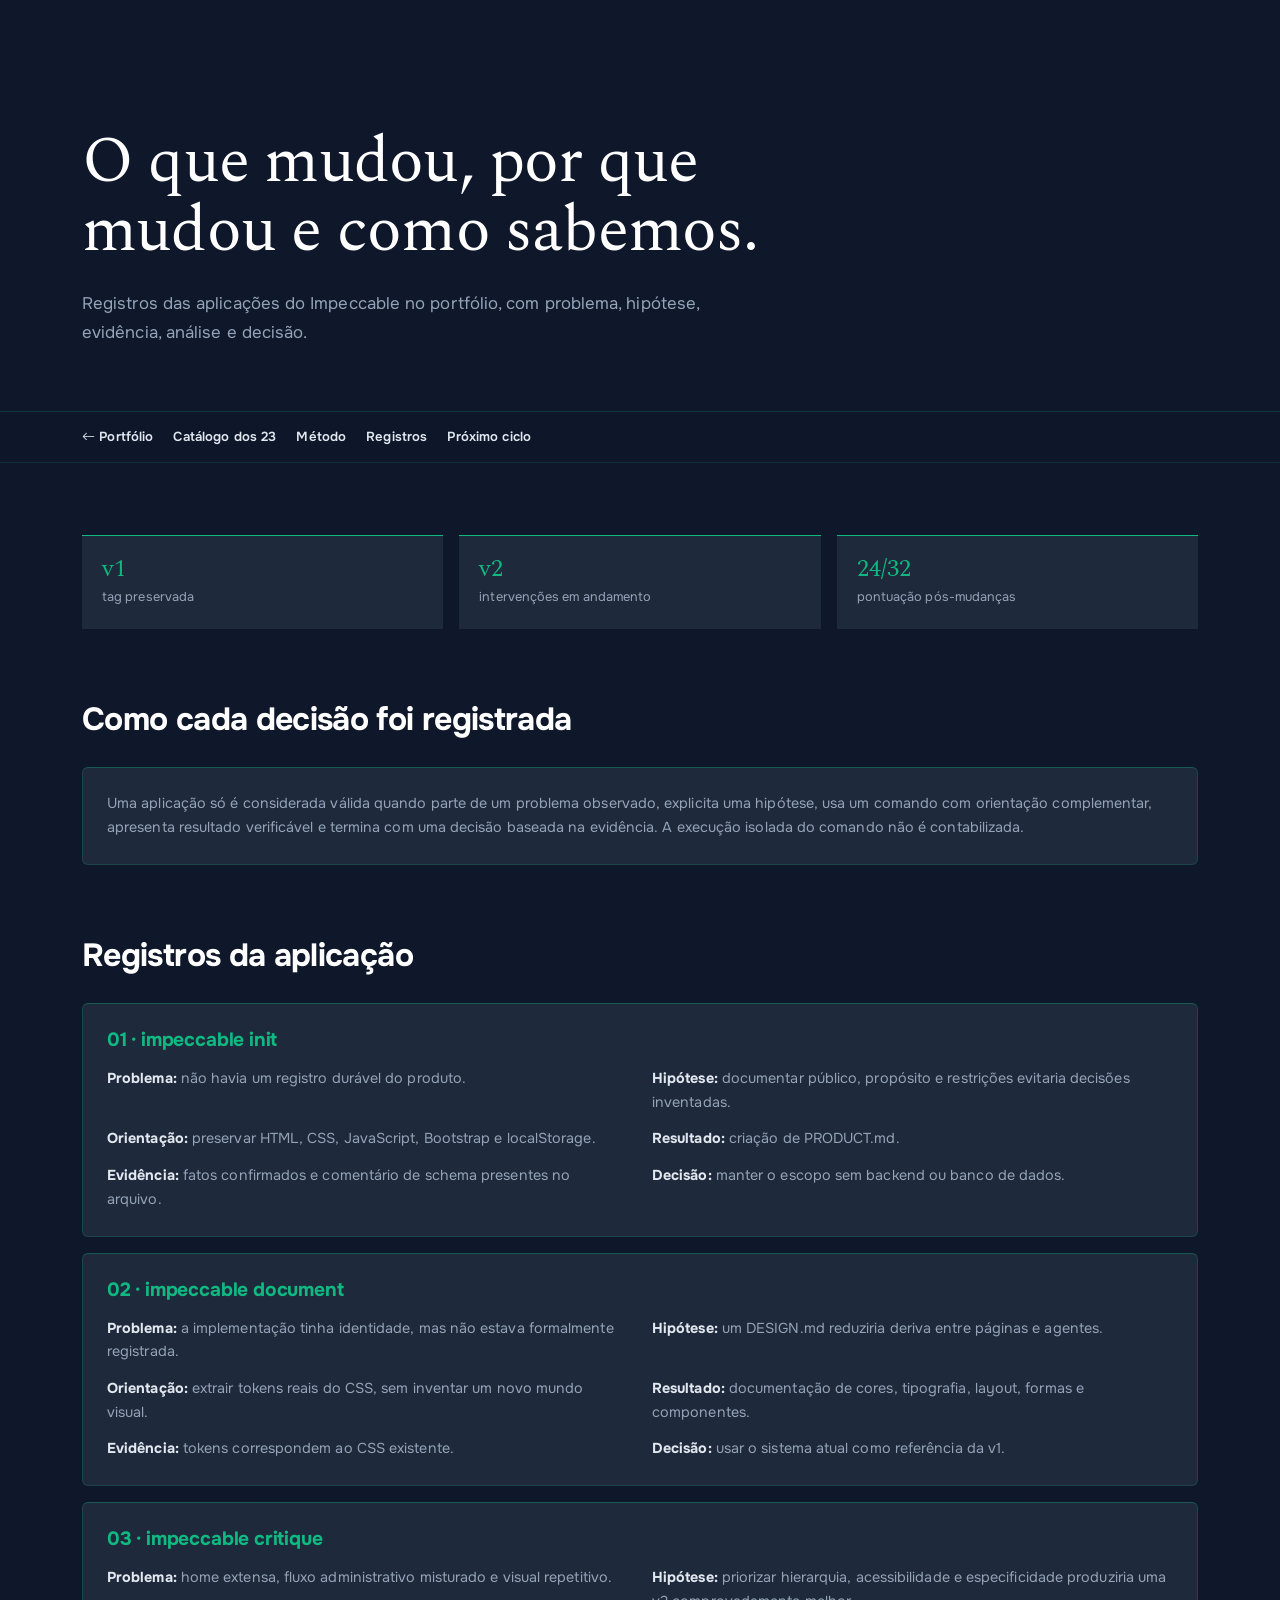
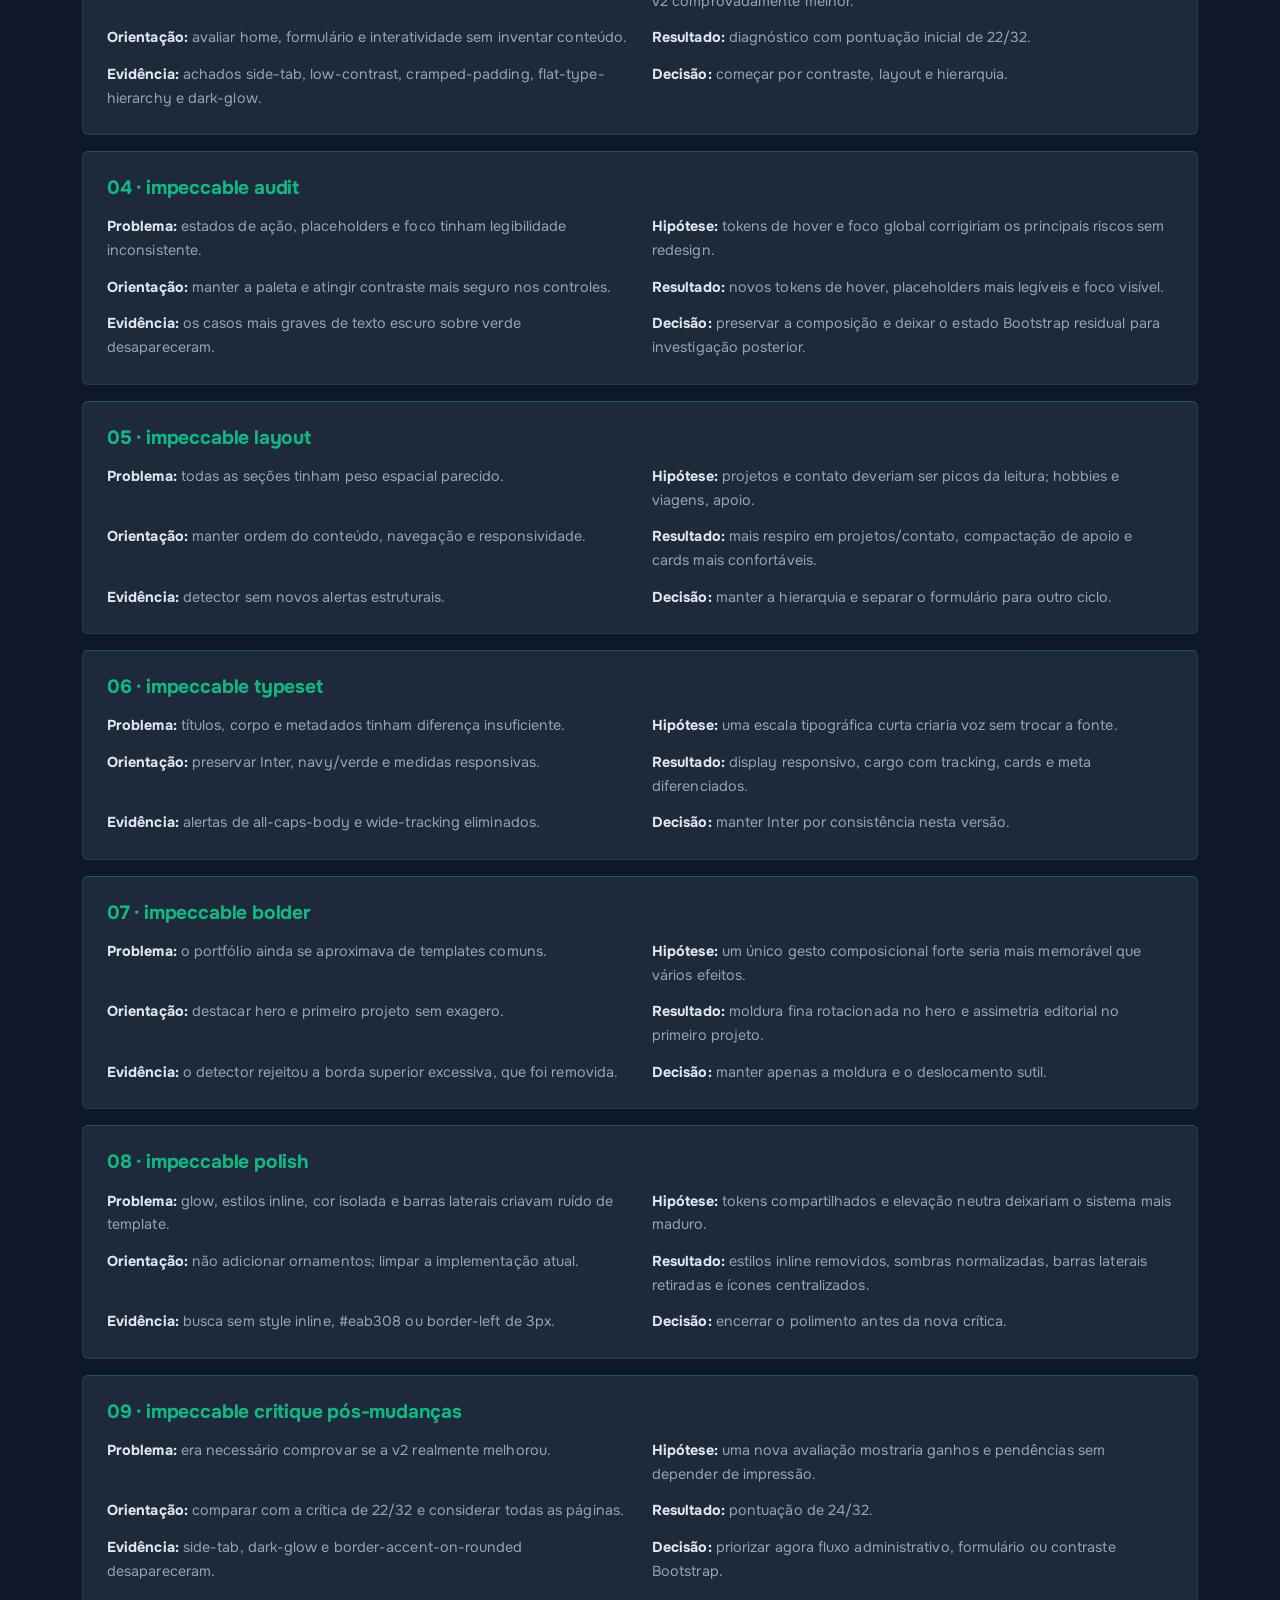
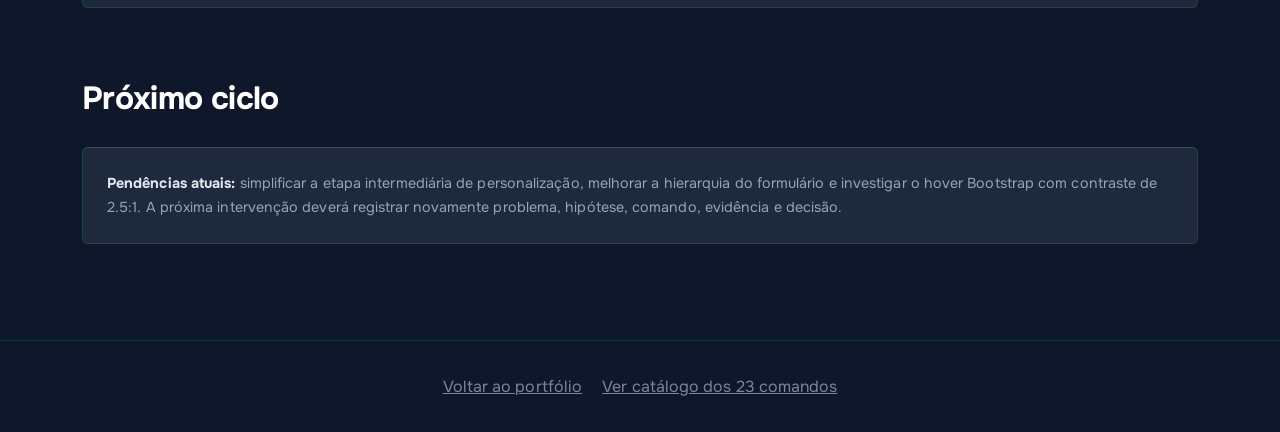
==== aplicacoes.html @ e0a89cd6 "Melhoria Visual com Impeccable" ====
<!DOCTYPE html>
<html lang="pt-BR">
<head>
    <meta charset="UTF-8">
    <meta name="viewport" content="width=device-width, initial-scale=1.0">
    <meta name="description" content="Registros da v2 do portfólio pessoal de Lucas de Sousa e Silva: problema, hipótese, evidência e decisão de cada aplicação do Impeccable.">
    <title>Registros da v2 — Portfólio de Lucas</title>
    <link rel="icon" href="data:image/svg+xml,<svg xmlns='http://www.w3.org/2000/svg' viewBox='0 0 100 100'><text y='.9em' font-size='90'>&#128187;</text></svg>">
    <link rel="preconnect" href="https://fonts.googleapis.com">
    <link rel="preconnect" href="https://fonts.gstatic.com" crossorigin>
    <link href="https://fonts.googleapis.com/css2?family=Onest:wght@400..900&family=Spectral:ital,wght@0,400;1,400&display=swap" rel="stylesheet">
    <link href="https://cdn.jsdelivr.net/npm/bootstrap@5.3.2/dist/css/bootstrap.min.css" rel="stylesheet">
    <link href="https://cdn.jsdelivr.net/npm/bootstrap-icons@1.11.1/font/bootstrap-icons.css" rel="stylesheet">
    <link rel="stylesheet" href="css/style.css">
</head>
<body class="documentation-page">
    <a href="#registros" class="skip-link">Pular para os registros</a>

    <header class="documentation-header">
        <div class="container">
            <h1>O que mudou, por que mudou e como sabemos.</h1>
            <p>Registros das aplicações do Impeccable no portfólio, com problema, hipótese, evidência, análise e decisão.</p>
        </div>
    </header>

    <nav class="documentation-nav" aria-label="Navegação da documentação">
        <div class="container">
            <a href="index.html"><i class="bi bi-arrow-left" aria-hidden="true"></i> Portfólio</a>
            <a href="catalogo.html">Catálogo dos 23</a>
            <a href="#metodo">Método</a>
            <a href="#registros">Registros</a>
            <a href="#proximos">Próximo ciclo</a>
        </div>
    </nav>

    <main id="registros" class="documentation-main">
        <div class="container">
            <div id="metodo" class="documentation-intro">
                <div class="documentation-stat"><strong>v1</strong><span>tag preservada</span></div>
                <div class="documentation-stat"><strong>v2</strong><span>intervenções em andamento</span></div>
                <div class="documentation-stat"><strong>24/32</strong><span>pontuação pós-mudanças</span></div>
            </div>

            <section class="documentation-section" aria-labelledby="metodo-title">
                <h2 id="metodo-title">Como cada decisão foi registrada</h2>
                <div class="application-entry">
                    <p>Uma aplicação só é considerada válida quando parte de um problema observado, explicita uma hipótese, usa um comando com orientação complementar, apresenta resultado verificável e termina com uma decisão baseada na evidência. A execução isolada do comando não é contabilizada.</p>
                </div>
            </section>

            <section class="documentation-section" aria-labelledby="registros-title">
                <h2 id="registros-title">Registros da aplicação</h2>
                <div class="application-list">
                    <article class="application-entry">
                        <h3>01 · impeccable init</h3>
                        <div class="application-meta">
                            <p><strong>Problema:</strong> não havia um registro durável do produto.</p>
                            <p><strong>Hipótese:</strong> documentar público, propósito e restrições evitaria decisões inventadas.</p>
                            <p><strong>Orientação:</strong> preservar HTML, CSS, JavaScript, Bootstrap e localStorage.</p>
                            <p><strong>Resultado:</strong> criação de PRODUCT.md.</p>
                            <p><strong>Evidência:</strong> fatos confirmados e comentário de schema presentes no arquivo.</p>
                            <p><strong>Decisão:</strong> manter o escopo sem backend ou banco de dados.</p>
                        </div>
                    </article>

                    <article class="application-entry">
                        <h3>02 · impeccable document</h3>
                        <div class="application-meta">
                            <p><strong>Problema:</strong> a implementação tinha identidade, mas não estava formalmente registrada.</p>
                            <p><strong>Hipótese:</strong> um DESIGN.md reduziria deriva entre páginas e agentes.</p>
                            <p><strong>Orientação:</strong> extrair tokens reais do CSS, sem inventar um novo mundo visual.</p>
                            <p><strong>Resultado:</strong> documentação de cores, tipografia, layout, formas e componentes.</p>
                            <p><strong>Evidência:</strong> tokens correspondem ao CSS existente.</p>
                            <p><strong>Decisão:</strong> usar o sistema atual como referência da v1.</p>
                        </div>
                    </article>

                    <article class="application-entry">
                        <h3>03 · impeccable critique</h3>
                        <div class="application-meta">
                            <p><strong>Problema:</strong> home extensa, fluxo administrativo misturado e visual repetitivo.</p>
                            <p><strong>Hipótese:</strong> priorizar hierarquia, acessibilidade e especificidade produziria uma v2 comprovadamente melhor.</p>
                            <p><strong>Orientação:</strong> avaliar home, formulário e interatividade sem inventar conteúdo.</p>
                            <p><strong>Resultado:</strong> diagnóstico com pontuação inicial de 22/32.</p>
                            <p><strong>Evidência:</strong> achados side-tab, low-contrast, cramped-padding, flat-type-hierarchy e dark-glow.</p>
                            <p><strong>Decisão:</strong> começar por contraste, layout e hierarquia.</p>
                        </div>
                    </article>

                    <article class="application-entry">
                        <h3>04 · impeccable audit</h3>
                        <div class="application-meta">
                            <p><strong>Problema:</strong> estados de ação, placeholders e foco tinham legibilidade inconsistente.</p>
                            <p><strong>Hipótese:</strong> tokens de hover e foco global corrigiriam os principais riscos sem redesign.</p>
                            <p><strong>Orientação:</strong> manter a paleta e atingir contraste mais seguro nos controles.</p>
                            <p><strong>Resultado:</strong> novos tokens de hover, placeholders mais legíveis e foco visível.</p>
                            <p><strong>Evidência:</strong> os casos mais graves de texto escuro sobre verde desapareceram.</p>
                            <p><strong>Decisão:</strong> preservar a composição e deixar o estado Bootstrap residual para investigação posterior.</p>
                        </div>
                    </article>

                    <article class="application-entry">
                        <h3>05 · impeccable layout</h3>
                        <div class="application-meta">
                            <p><strong>Problema:</strong> todas as seções tinham peso espacial parecido.</p>
                            <p><strong>Hipótese:</strong> projetos e contato deveriam ser picos da leitura; hobbies e viagens, apoio.</p>
                            <p><strong>Orientação:</strong> manter ordem do conteúdo, navegação e responsividade.</p>
                            <p><strong>Resultado:</strong> mais respiro em projetos/contato, compactação de apoio e cards mais confortáveis.</p>
                            <p><strong>Evidência:</strong> detector sem novos alertas estruturais.</p>
                            <p><strong>Decisão:</strong> manter a hierarquia e separar o formulário para outro ciclo.</p>
                        </div>
                    </article>

                    <article class="application-entry">
                        <h3>06 · impeccable typeset</h3>
                        <div class="application-meta">
                            <p><strong>Problema:</strong> títulos, corpo e metadados tinham diferença insuficiente.</p>
                            <p><strong>Hipótese:</strong> uma escala tipográfica curta criaria voz sem trocar a fonte.</p>
                            <p><strong>Orientação:</strong> preservar Inter, navy/verde e medidas responsivas.</p>
                            <p><strong>Resultado:</strong> display responsivo, cargo com tracking, cards e meta diferenciados.</p>
                            <p><strong>Evidência:</strong> alertas de all-caps-body e wide-tracking eliminados.</p>
                            <p><strong>Decisão:</strong> manter Inter por consistência nesta versão.</p>
                        </div>
                    </article>

                    <article class="application-entry">
                        <h3>07 · impeccable bolder</h3>
                        <div class="application-meta">
                            <p><strong>Problema:</strong> o portfólio ainda se aproximava de templates comuns.</p>
                            <p><strong>Hipótese:</strong> um único gesto composicional forte seria mais memorável que vários efeitos.</p>
                            <p><strong>Orientação:</strong> destacar hero e primeiro projeto sem exagero.</p>
                            <p><strong>Resultado:</strong> moldura fina rotacionada no hero e assimetria editorial no primeiro projeto.</p>
                            <p><strong>Evidência:</strong> o detector rejeitou a borda superior excessiva, que foi removida.</p>
                            <p><strong>Decisão:</strong> manter apenas a moldura e o deslocamento sutil.</p>
                        </div>
                    </article>

                    <article class="application-entry">
                        <h3>08 · impeccable polish</h3>
                        <div class="application-meta">
                            <p><strong>Problema:</strong> glow, estilos inline, cor isolada e barras laterais criavam ruído de template.</p>
                            <p><strong>Hipótese:</strong> tokens compartilhados e elevação neutra deixariam o sistema mais maduro.</p>
                            <p><strong>Orientação:</strong> não adicionar ornamentos; limpar a implementação atual.</p>
                            <p><strong>Resultado:</strong> estilos inline removidos, sombras normalizadas, barras laterais retiradas e ícones centralizados.</p>
                            <p><strong>Evidência:</strong> busca sem style inline, #eab308 ou border-left de 3px.</p>
                            <p><strong>Decisão:</strong> encerrar o polimento antes da nova crítica.</p>
                        </div>
                    </article>

                    <article class="application-entry">
                        <h3>09 · impeccable critique pós-mudanças</h3>
                        <div class="application-meta">
                            <p><strong>Problema:</strong> era necessário comprovar se a v2 realmente melhorou.</p>
                            <p><strong>Hipótese:</strong> uma nova avaliação mostraria ganhos e pendências sem depender de impressão.</p>
                            <p><strong>Orientação:</strong> comparar com a crítica de 22/32 e considerar todas as páginas.</p>
                            <p><strong>Resultado:</strong> pontuação de 24/32.</p>
                            <p><strong>Evidência:</strong> side-tab, dark-glow e border-accent-on-rounded desapareceram.</p>
                            <p><strong>Decisão:</strong> priorizar agora fluxo administrativo, formulário ou contraste Bootstrap.</p>
                        </div>
                    </article>
                </div>
            </section>

            <section id="proximos" class="documentation-section" aria-labelledby="proximos-title">
                <h2 id="proximos-title">Próximo ciclo</h2>
                <div class="application-entry">
                    <p><strong>Pendências atuais:</strong> simplificar a etapa intermediária de personalização, melhorar a hierarquia do formulário e investigar o hover Bootstrap com contraste de 2.5:1. A próxima intervenção deverá registrar novamente problema, hipótese, comando, evidência e decisão.</p>
                </div>
            </section>
        </div>
    </main>

    <footer class="documentation-footer">
        <div class="container">
            <a href="index.html">Voltar ao portfólio</a>
            <a href="catalogo.html">Ver catálogo dos 23 comandos</a>
        </div>
    </footer>
</body>
</html>
---- css/style.css ----
/* ============================================================
   PORTFÓLIO PESSOAL — Design System
   ============================================================ */

:root {
    /* Cores Primárias - Dark Minimal */
    --color-bg-dark: #0f172a;
    --color-bg-light: #1e293b;
    --color-white: #ffffff;
    --color-text-primary: #ffffff;
    --color-text-secondary: #e2e8f0;
    --color-text-muted: #94a3b8;
    
    /* Cores de Destaque (10%) */
    --color-accent-primary: #10b981;
    --color-accent-primary-dark: #065f46;
    --color-accent-hover: #047857;
    --color-accent-deep: #065f46;
    --color-accent-secondary: #3b82f6;
    
    /* Legacy - para compatibilidade */
    --color-primary: #10b981;
    --color-primary-dark: #065f46;
    --color-primary-light: #ecfdf5;
    --color-navy: #0f172a;
    --color-navy-light: #1e293b;
    --color-text: #ffffff;
    --color-border: #475569;
    --color-surface: #1e293b;
    --color-success: #10b981;
    --color-success-light: #ecfdf5;
    --color-warning: #f59e0b;
    --color-warning-light: #fffbeb;
    --color-error: #ef4444;
    --color-error-light: #fee2e2;
    --color-info: #3b82f6;
    --color-info-light: #eff6ff;
    
    /* Tipografia e Espacamento */
    --font-family: 'Onest', system-ui, -apple-system, 'Segoe UI', sans-serif;
    --font-display: 'Spectral', Georgia, 'Times New Roman', serif;
    --font-size-display: clamp(3rem, 7.5vw, 5.5rem);
    --font-size-section: clamp(1.7rem, 3vw, 2.2rem);
    --font-size-card: 1.13rem;
    --font-size-meta: 0.78rem;
    --font-size-icon-project: 3rem;
    --font-size-icon-place: 2.5rem;
    --shadow-sm: 0 1px 3px rgba(0, 0, 0, 0.3);
    --shadow-md: 0 4px 12px rgba(0, 0, 0, 0.4);
    --shadow-lg: 0 8px 24px rgba(0, 0, 0, 0.5);
    --shadow-accent: 0 0 20px rgba(16, 185, 129, 0.2);
    --radius: 10px;
    --radius-sm: 6px;
}

/* ===== RESET & BASE ===== */
*,
*::before,
*::after {
    box-sizing: border-box;
}

html {
    scroll-behavior: smooth;
    caret-color: var(--color-accent-primary);
}

::selection {
    background: rgba(16, 185, 129, 0.3);
    color: #ffffff;
}

::-webkit-scrollbar {
    width: 12px;
}

::-webkit-scrollbar-track {
    background: var(--color-bg-dark);
}

::-webkit-scrollbar-thumb {
    background: var(--color-border);
    border-radius: var(--radius-sm);
    border: 3px solid var(--color-bg-dark);
}

::-webkit-scrollbar-thumb:hover {
    background: var(--color-accent-primary);
}

body {
    font-family: var(--font-family);
    color: var(--color-text-muted);
    color-scheme: dark;
    line-height: 1.7;
    letter-spacing: 0.005em;
    background: var(--color-bg-dark);
    -webkit-font-smoothing: antialiased;
    overflow-wrap: break-word;
}

:where(input, textarea, select) {
    max-width: 100%;
}

:where(a, button, input, textarea, select):focus-visible {
    outline: 3px solid var(--color-warning);
    outline-offset: 3px;
}

img {
    max-width: 100%;
    height: auto;
}

/* ===== SKIP LINK (Acessibilidade) ===== */
.skip-link {
    position: absolute;
    top: -100%;
    left: 1rem;
    z-index: 10000;
    padding: 0.75rem 1.5rem;
    background: var(--color-accent-primary);
    color: var(--color-bg-dark);
    font-weight: 600;
    font-size: 0.9rem;
    border-radius: 0 0 var(--radius-sm) var(--radius-sm);
    text-decoration: none;
    transition: top 0.2s ease;
}

.skip-link:focus {
    top: 0;
}

/* ===== IMAGEM PLACEHOLDER ===== */
.img-placeholder {
    position: relative;
    display: flex;
    align-items: center;
    justify-content: center;
    overflow: hidden;
    background: var(--color-bg-light);
    border: 1px solid rgba(16, 185, 129, 0.2);
}

.img-placeholder img {
    position: relative;
    z-index: 1;
    width: 100%;
    height: 100%;
    object-fit: cover;
}

.img-placeholder .img-fallback {
    position: absolute;
    inset: 0;
    display: none;
    align-items: center;
    justify-content: center;
    color: var(--color-text-muted);
    font-size: 0.85rem;
    text-align: center;
    padding: 1rem;
    pointer-events: none;
}

.img-placeholder.no-image img {
    display: none;
}

.img-placeholder.no-image .img-fallback {
    display: flex;
}

.foto-perfil-placeholder {
    width: min(100%, 420px);
    height: auto;
    aspect-ratio: 1;
    border: 1px solid rgba(16, 185, 129, 0.55);
    border-radius: var(--radius);
    background: transparent;
    box-shadow: none;
    transition: transform 0.3s ease, box-shadow 0.3s ease;
    overflow: hidden;
    isolation: isolate;
    z-index: 1;
}

.foto-perfil-placeholder::before {
    content: '';
    position: absolute;
    z-index: -1;
    inset: -18% -28% -18% -28%;
    background:
        radial-gradient(ellipse at 52% 48%, rgba(52, 211, 153, 0.4) 0%, rgba(16, 185, 129, 0.22) 24%, rgba(16, 185, 129, 0.08) 52%, transparent 78%),
        radial-gradient(ellipse at 70% 62%, rgba(16, 185, 129, 0.26) 0%, rgba(16, 185, 129, 0.1) 38%, transparent 76%);
    filter: blur(32px);
    opacity: 0.6;
    transform: translate3d(0, 0, 0) scale(1);
    animation: hero-neon-drift 12s ease-in-out infinite;
}

.foto-perfil-placeholder::after {
    content: '';
    position: absolute;
    z-index: -1;
    inset: 4% -12% 2% -12%;
    background: radial-gradient(ellipse at center, rgba(16, 185, 129, 0.22) 0%, rgba(16, 185, 129, 0.08) 42%, transparent 74%);
    filter: blur(22px);
    pointer-events: none;
}

.img-placeholder .foto-perfil {
    position: relative;
    z-index: 1;
    display: block;
    width: 100%;
    height: 100%;
    object-fit: contain;
    object-position: center bottom;
}

.foto-perfil-placeholder:hover {
    transform: translateY(-4px);
    box-shadow: none;
}

@keyframes hero-neon-drift {
    0%,
    100% {
        opacity: 0.5;
        transform: translate3d(-1.5%, 0.5%, 0) scale(0.985);
    }
    50% {
        opacity: 0.72;
        transform: translate3d(1.5%, -1%, 0) scale(1.015);
    }
}

@media (prefers-reduced-motion: reduce) {
    .foto-perfil-placeholder::before,
    .foto-perfil-placeholder::after {
        animation: none;
    }

    html {
        scroll-behavior: auto;
    }

    .fade-in {
        opacity: 1;
        transform: none;
        transition: none;
    }
}

.foto-perfil-placeholder .img-fallback {
    color: var(--color-text-muted);
    font-size: 0.8rem;
}

.img-sobre-placeholder {
    width: 100%;
    max-width: 350px;
    aspect-ratio: 350 / 400;
    border-radius: var(--radius);
}

#sobreFoto {
    border: 1px solid var(--color-border);
}

.about-data-panel {
    background: var(--color-bg-light);
    border: 1px solid rgba(16, 185, 129, 0.18);
    border-radius: var(--radius);
    padding: 1.4rem 1.6rem;
    box-shadow: var(--shadow-sm);
}

.about-data-panel .row {
    --bs-gutter-x: 1.25rem;
    margin: 0;
}

.about-data-panel .col-sm-6 {
    padding: 0;
}

.about-data-panel .col-sm-6 + .col-sm-6 {
    padding-left: 1.25rem;
}

@media (max-width: 575.98px) {
    .about-data-panel .col-sm-6 + .col-sm-6 {
        padding-left: 0;
        margin-top: 1.25rem;
    }
}

.about-data-panel li {
    display: flex;
    align-items: baseline;
    flex-wrap: wrap;
    gap: 0.5rem;
    font-size: 0.9rem;
    color: var(--color-text-secondary);
    overflow-wrap: anywhere;
}

.about-data-panel li i {
    flex: 0 0 auto;
    line-height: 1.45;
}

.about-data-panel li strong {
    flex: 0 0 auto;
    color: var(--color-text-primary);
}

/* ===== TYPOGRAPHY ===== */
h1, h2, h3, h4, h5, h6 {
    font-family: var(--font-family);
    font-weight: 650;
    line-height: 1.2;
    letter-spacing: -0.01em;
    color: var(--color-text-primary);
}

p {
    color: var(--color-text-muted);
    line-height: 1.75;
}

/* ===== SEÇÕES ALTERNADAS ===== */
.section-dark {
    background: var(--color-bg-dark);
}

.section-light {
    background: var(--color-bg-light);
}

.section-dark h2,
.section-light h2 {
    color: var(--color-text-primary);
}

.section-dark p,
.section-light p {
    color: var(--color-text-muted);
}

/* ===== SECTION STRUCTURE ===== */
.section-padding {
    padding: 5.5rem 0;
}

#projetos.section-padding,
#contato.section-padding {
    padding-top: 7rem;
    padding-bottom: 7rem;
}

#hobbies.section-padding,
#viagens.section-padding {
    padding-top: 4rem;
    padding-bottom: 4rem;
}

.section-title {
    font-size: var(--font-size-section);
    font-weight: 700;
    letter-spacing: -0.02em;
    line-height: 1.15;
    color: var(--color-text-primary);
    position: relative;
    display: inline-block;
    margin-bottom: 2.5rem;
}

.section-title::after {
    content: '';
    display: block;
    width: 2.75rem;
    height: 2px;
    margin: 0.9rem auto 0;
    background: rgba(16, 185, 129, 0.65);
    border-radius: var(--radius-sm);
}

/* ===== NAVBAR ===== */
.navbar {
    background: rgba(15, 23, 42, 0.98);
    backdrop-filter: blur(10px);
    padding: 0.8rem 0;
    transition: all 0.3s ease;
    border-bottom: 1px solid rgba(16, 185, 129, 0.1);
}

.navbar.scrolled {
    background: rgba(15, 23, 42, 0.99);
    box-shadow: var(--shadow-sm);
    padding: 0.6rem 0;
}

.navbar-brand {
    font-size: 1.05rem;
    font-weight: 700;
    letter-spacing: -0.01em;
    color: var(--color-white) !important;
}

.nav-link {
    font-size: 0.85rem;
    font-weight: 600;
    color: rgba(255, 255, 255, 0.72) !important;
    padding: 0.4rem 0.8rem !important;
    transition: color 0.2s ease;
}

.nav-link:hover,
.nav-link.active {
    color: var(--color-white) !important;
}

/* ===== HERO ===== */
.hero-section {
    min-height: 100vh;
    background: #0f172a;
    color: var(--color-white);
    padding-top: 80px;
    display: flex;
    align-items: center;
    position: relative;
    overflow: hidden;
}

.hero-section::after {
    content: '';
    position: absolute;
    top: 0;
    right: 0;
    width: 50%;
    height: 100%;
    background: radial-gradient(ellipse at 100% 50%, rgba(16, 185, 129, 0.08) 0%, transparent 60%);
    pointer-events: none;
}

.hero-section .container {
    position: relative;
    z-index: 1;
    max-width: 1200px;
}

/* Hero Container Layout */
.hero-container {
    display: grid;
    grid-template-columns: 1fr 1fr;
    gap: 4rem;
    align-items: center;
    padding: 2rem 0;
}

.hero-content {
    display: flex;
    flex-direction: column;
    justify-content: center;
    max-width: 560px;
}

.hero-image {
    position: relative;
    display: flex;
    justify-content: center;
    align-items: center;
}

.hero-image::before {
    content: '';
    position: absolute;
    z-index: 0;
    width: min(88%, 440px);
    aspect-ratio: 1;
    border: 1px solid rgba(16, 185, 129, 0.55);
    border-radius: var(--radius);
    transform: rotate(3deg) translate(0.75rem, -0.5rem);
    pointer-events: none;
}

.hero-title {
    color: #ffffff;
    font-family: var(--font-display);
    font-weight: 400;
    font-size: var(--font-size-display);
    line-height: 1.02;
    margin-bottom: 1.1rem;
    letter-spacing: -0.012em;
    max-width: 12ch;
    overflow-wrap: break-word;
    text-wrap: balance;
}

.hero-subtitle {
    color: #e2e8f0;
    font-size: 0.95rem;
    font-weight: 600;
    letter-spacing: 0.04em;
    margin-bottom: 1.35rem;
    overflow-wrap: anywhere;
}

.hero-description {
    color: #94a3b8;
    font-size: 1rem;
    line-height: 1.75;
    margin-bottom: 2.5rem;
    max-width: 56ch;
    overflow-wrap: anywhere;
}

.hero-section p {
    color: #94a3b8;
}

.social-icons a {
    color: rgba(255, 255, 255, 0.5);
    transition: color 0.2s ease;
}

.social-icons a:hover {
    color: var(--color-white);
}

/* ===== BOTÃO PREENCHER ===== */
.btn-preencher {
    display: inline-flex;
    align-items: center;
    gap: 0.5rem;
    padding: 0.85rem 2.2rem;
    font-size: 1rem;
    font-weight: 600;
    color: var(--color-white);
    background: var(--color-accent-hover);
    border: none;
    border-radius: 8px;
    text-decoration: none;
    transition: background 0.2s ease, transform 0.15s ease;
}

.btn-preencher:hover {
    background: var(--color-accent-deep);
    color: var(--color-white);
    transform: translateY(-1px);
}

/* ===== BOTÕES HERO SECTION ===== */
.hero-buttons {
    display: flex;
    align-items: center;
    gap: 1.6rem;
    margin-bottom: 2rem;
    flex-wrap: wrap;
}

.btn-primary-cta {
    display: inline-flex;
    align-items: center;
    gap: 0.6rem;
    padding: 1.05rem 2.2rem;
    font-size: 1.05rem;
    font-weight: 700;
    color: var(--color-white);
    background: var(--color-accent-hover);
    border: none;
    border-radius: 8px;
    text-decoration: none;
    box-shadow: var(--shadow-sm);
    transition: background 0.2s ease, transform 0.15s ease, box-shadow 0.2s ease;
}

.btn-primary-cta:hover {
    background: var(--color-accent-deep);
    color: #ffffff;
    transform: translateY(-2px);
    box-shadow: var(--shadow-md);
}

.btn-primary-cta i {
    font-size: 1.1em;
}

.btn-secondary-cta {
    display: inline-flex;
    align-items: center;
    gap: 0.5rem;
    padding: 0.9rem 0.25rem;
    font-size: 0.95rem;
    font-weight: 600;
    color: var(--color-text-secondary);
    text-decoration: none;
    border-bottom: 1px solid rgba(16, 185, 129, 0.55);
    transition: color 0.2s ease, border-color 0.2s ease;
}

.btn-secondary-cta:hover {
    color: var(--color-accent-primary);
    border-color: var(--color-accent-primary);
}

.btn-secondary-cta i {
    font-size: 1.2rem;
    color: var(--color-accent-primary);
    transition: transform 0.2s ease;
}

.btn-secondary-cta:hover i {
    transform: translateY(-1px);
}

/* ===== REDES SOCIAIS HERO ===== */
.hero-social {
    display: flex;
    gap: 1.5rem;
    margin-top: 2rem;
}

.social-link {
    display: inline-flex;
    align-items: center;
    justify-content: center;
    width: 50px;
    height: 50px;
    background: rgba(148, 163, 184, 0.1);
    border: 2px solid #475569;
    border-radius: 50%;
    color: #94a3b8;
    font-size: 1.3rem;
    transition: all 0.3s ease;
    text-decoration: none;
}

.social-link:hover {
    background: rgba(16, 185, 129, 0.15);
    border-color: #10b981;
    color: #10b981;
    transform: translateY(-3px) scale(1.1);
    box-shadow: var(--shadow-md);
}

/* ===== MODO DEMONSTRAÇÃO (fixo) ===== */
.demo-mode-flag {
    position: fixed;
    bottom: 1.5rem;
    left: 1.5rem;
    z-index: 999;
    display: flex;
    align-items: center;
    gap: 0.75rem;
    max-width: 360px;
    padding: 0.7rem 1rem;
    background: var(--color-bg-light);
    border: 1px solid rgba(16, 185, 129, 0.35);
    border-radius: var(--radius);
    box-shadow: var(--shadow-md);
    font-size: 0.8rem;
    line-height: 1.45;
    color: var(--color-text-secondary);
}

.demo-mode-flag > .bi {
    flex: 0 0 auto;
    color: var(--color-accent-primary);
    font-size: 1.15rem;
}

.demo-mode-flag-text {
    display: flex;
    flex-direction: column;
    gap: 0.15rem;
    overflow-wrap: anywhere;
    min-width: 0;
}

.demo-mode-flag-text strong {
    color: var(--color-text-primary);
    font-size: 0.78rem;
    font-weight: 650;
    letter-spacing: 0.02em;
}

.demo-mode-flag-action {
    flex: 0 0 auto;
    padding: 0.35rem 0.8rem;
    font-size: 0.78rem;
    font-weight: 600;
    color: var(--color-white);
    background: var(--color-accent-hover);
    border: none;
    border-radius: var(--radius-sm);
    cursor: pointer;
    transition: background 0.2s ease;
}

.demo-mode-flag-action:hover {
    background: var(--color-accent-deep);
}

/* ===== CARDS ===== */
.card {
    border: 1px solid var(--color-border);
    border-radius: var(--radius);
    background: var(--color-bg-light);
    transition: transform 0.2s ease, box-shadow 0.2s ease, border-color 0.2s ease;
}

.card-body {
    padding: 1.5rem;
}

#projetos .section-title,
#contato .section-title {
    font-size: clamp(1.9rem, 3.4vw, 2.4rem);
    margin-bottom: 2.75rem;
}

#hobbies .section-title,
#viagens .section-title {
    font-size: clamp(1.45rem, 2.6vw, 1.75rem);
    margin-bottom: 1.5rem;
}

#projetosGrid > .col-md-6:first-child {
    transform: translateY(-1rem);
}

.card:hover {
    border-color: var(--color-accent-primary);
}

.project-card:hover {
    transform: translateY(-4px);
    box-shadow: var(--shadow-md);
}

.project-img-placeholder {
    height: 180px;
    border: none;
    border-radius: var(--radius) var(--radius) 0 0;
    background: rgba(16, 185, 129, 0.1);
}

.project-icon {
    font-size: var(--font-size-icon-project);
    color: var(--color-accent-primary);
}

.place-icon {
    font-size: var(--font-size-icon-place);
    color: var(--color-accent-primary);
}

.project-card .card-footer {
    border-top: 1px solid var(--color-border) !important;
    padding: 1.05rem 1.5rem;
}

.card-title {
    font-size: var(--font-size-card);
    font-weight: 700;
    line-height: 1.3;
    letter-spacing: -0.01em;
    color: var(--color-text-primary);
    margin-bottom: 0.5rem;
    overflow-wrap: anywhere;
}

.card-text {
    font-size: 0.9rem;
    color: var(--color-text-muted);
    line-height: 1.6;
    overflow-wrap: anywhere;
}

.section-intro {
    color: var(--color-text-muted);
    max-width: 60ch;
    margin-inline: auto;
    overflow-wrap: anywhere;
}

/* ===== SKILL TAGS ===== */
.skill-tags {
    display: flex;
    flex-wrap: wrap;
    min-width: 0;
}

.skill-tags .badge {
    font-weight: 500;
    font-size: 0.78rem;
    padding: 0.35em 0.75em;
    border-radius: var(--radius-sm);
    background: rgba(16, 185, 129, 0.15);
    color: var(--color-accent-primary);
    border: 1px solid var(--color-accent-primary);
    overflow-wrap: anywhere;
}

/* ===== TIMELINE ===== */
.timeline {
    position: relative;
    padding-left: 28px;
}

.timeline::before {
    content: '';
    position: absolute;
    left: 5px;
    top: 8px;
    bottom: 8px;
    width: 2px;
    background: rgba(16, 185, 129, 0.2);
}

.timeline-item {
    position: relative;
    margin-bottom: 2rem;
}

.timeline-dot {
    position: absolute;
    left: -26px;
    top: 8px;
    width: 10px;
    height: 10px;
    border-radius: 50%;
    background: var(--color-accent-primary);
    box-shadow: 0 0 0 4px rgba(16, 185, 129, 0.1);
}

.timeline-content {
    background: var(--color-bg-light);
    padding: 1.3rem 1.5rem;
    border: 1px solid rgba(16, 185, 129, 0.2);
    border-radius: var(--radius-sm);
}

.timeline-content h3 {
    font-size: 1.02rem;
    font-weight: 650;
    color: var(--color-text-primary);
    margin-bottom: 0.25rem;
}

.timeline-content .text-muted {
    font-size: var(--font-size-meta);
    letter-spacing: 0.035em;
    color: var(--color-text-muted);
    overflow-wrap: anywhere;
}

.timeline-content p {
    font-size: 0.9rem;
    margin-bottom: 0;
    overflow-wrap: anywhere;
}

/* ===== EXPERIÊNCIAS ===== */
.experience-item {
    background: var(--color-bg-light);
    border-radius: var(--radius-sm);
    border: 1px solid rgba(16, 185, 129, 0.2);
    transition: transform 0.2s ease, box-shadow 0.2s ease;
}

.experience-item:hover {
    transform: translateX(4px);
    box-shadow: var(--shadow-sm);
}

.experience-item h3 {
    font-size: var(--font-size-card);
    font-weight: 700;
    line-height: 1.3;
    margin-bottom: 0.15rem;
    color: var(--color-text-primary);
}

.experience-item h4 {
    font-size: var(--font-size-meta);
    font-weight: 650;
    letter-spacing: 0.035em;
    color: var(--color-accent-primary);
    margin-bottom: 0;
}

.experience-item p {
    font-size: 0.9rem;
    color: var(--color-text-muted);
    overflow-wrap: anywhere;
}

.experience-item .badge {
    font-size: 0.78rem;
    font-weight: 500;
    background: rgba(16, 185, 129, 0.15);
    color: var(--color-accent-primary);
    border: 1px solid var(--color-accent-primary);
}

/* ===== HOBBIES ===== */
.hobby-item {
    background: var(--color-bg-light);
    border: 1px solid rgba(16, 185, 129, 0.2);
    border-radius: var(--radius);
    padding: 1.5rem;
    transition: transform 0.2s ease, border-color 0.2s ease, box-shadow 0.2s ease;
}

.hobby-item:hover {
    transform: translateY(-3px);
    border-color: var(--color-accent-primary);
    box-shadow: var(--shadow-sm);
}

.hobby-icon {
    font-size: 2rem;
    color: var(--color-accent-primary);
}

.hobby-item p {
    font-size: 0.9rem;
    font-weight: 500;
    color: var(--color-text-primary);
    margin-bottom: 0;
    overflow-wrap: anywhere;
}

.hobby-description {
    font-size: 0.8rem;
    font-weight: 400;
    color: var(--color-text-muted);
    overflow-wrap: anywhere;
}

/* ===== VIAGENS ===== */
#viagens .card {
    border: 1px solid rgba(16, 185, 129, 0.2);
}

#viagens .card:hover {
    transform: translateY(-4px);
    box-shadow: var(--shadow-md);
    border-color: var(--color-accent-primary);
}

#viagens .project-img-placeholder {
    height: 200px;
    border: none;
    border-radius: var(--radius) var(--radius) 0 0;
    background: rgba(16, 185, 129, 0.1);
}

#viagens .card-title {
    font-size: 1rem;
    color: var(--color-text-primary);
}

/* ===== CONTATO ===== */
.contact-heading {
    font-size: var(--font-size-card);
    font-weight: 700;
    overflow-wrap: anywhere;
}

.contact-info p {
    font-size: 0.9rem;
    color: var(--color-text-secondary);
    margin-bottom: 0.7rem;
    overflow-wrap: anywhere;
}

.contact-info i {
    color: var(--color-accent-primary);
    width: 20px;
    text-align: center;
}

.contact-socials .btn {
    font-size: 0.85rem;
    font-weight: 500;
    border-radius: var(--radius-sm);
    padding: 0.45rem 1rem;
    background: rgba(16, 185, 129, 0.15);
    border: 1px solid var(--color-accent-primary);
    color: var(--color-accent-primary);
    transition: all 0.3s ease;
}

.contact-socials .btn:hover {
    background: var(--color-accent-hover);
    color: var(--color-white);
}

.contato-form-card {
    background: var(--color-bg-dark);
    border: 1px solid rgba(16, 185, 129, 0.2);
    border-radius: var(--radius);
    padding: 1.75rem 1.9rem;
    box-shadow: var(--shadow-md);
}

.form-label {
    font-size: 0.85rem;
    font-weight: 600;
    color: var(--color-text-secondary);
    margin-bottom: 0.35rem;
}

#formContato .form-control {
    border-radius: var(--radius-sm);
    border: 1px solid rgba(16, 185, 129, 0.2);
    background: var(--color-bg-dark);
    padding: 0.65rem 0.9rem;
    font-size: 1rem;
    color: var(--color-text-muted);
    transition: border-color 0.2s ease, box-shadow 0.2s ease, background 0.2s ease;
}

#formContato .form-control::placeholder {
    color: rgba(226, 232, 240, 0.72);
}

#formContato .form-control:focus {
    border-color: var(--color-accent-primary);
    background: rgba(16, 185, 129, 0.05);
    color: var(--color-text-secondary);
    box-shadow: 0 0 0 3px rgba(16, 185, 129, 0.15);
}

#formContato .btn-primary {
    background: var(--color-accent-hover);
    border-color: var(--color-accent-hover);
    border-radius: var(--radius-sm);
    font-weight: 600;
    font-size: 0.92rem;
    color: var(--color-white);
    transition: all 0.3s ease;
}

#formContato .btn-primary:hover {
    background: var(--color-accent-deep);
    border-color: var(--color-accent-deep);
    box-shadow: var(--shadow-md);
}

.btn-primary {
    background: var(--color-accent-hover);
    border-color: var(--color-accent-hover);
    color: var(--color-white);
}

.btn-primary:hover {
    background: var(--color-accent-deep);
    border-color: var(--color-accent-deep);
    color: var(--color-white);
}

/* ===== FOOTER ===== */
footer {
    background: var(--color-bg-dark);
    border-top: 1px solid rgba(16, 185, 129, 0.1);
    padding: 2.5rem 0;
}

footer p {
    margin-bottom: 0.3rem;
    color: rgba(148, 163, 184, 0.7);
    font-size: 0.85rem;
}

footer a {
    color: rgba(148, 163, 184, 0.8);
    transition: color 0.2s ease;
}

footer a:hover {
    color: var(--color-accent-primary);
}

/* ===== FORMULÁRIO ===== */
.form-page {
    background: var(--color-surface);
    background-image: radial-gradient(ellipse at 50% -10%, rgba(16, 185, 129, 0.09), transparent 55%);
    background-repeat: no-repeat;
}

.form-header {
    background: linear-gradient(135deg, rgba(15, 23, 42, 0.98) 0%, rgba(30, 41, 59, 0.98) 100%);
    color: var(--color-white);
    border-bottom: 1px solid rgba(16, 185, 129, 0.1);
    padding: 2.5rem 0;
}

.form-header h1 {
    font-family: var(--font-display);
    font-weight: 400;
    font-size: clamp(1.9rem, 4vw, 2.5rem);
    line-height: 1.15;
    letter-spacing: -0.01em;
    color: var(--color-text-primary);
}

.form-header p {
    color: rgba(148, 163, 184, 0.85);
    font-size: 1rem;
    line-height: 1.7;
    max-width: 60ch;
    margin-inline: auto;
    margin-bottom: 0;
}

.interactive-card {
    max-width: 760px;
    background: var(--color-bg-light);
    border: 1px solid rgba(16, 185, 129, 0.2);
    border-radius: var(--radius);
    padding: 2.2rem 2.4rem;
    box-shadow: var(--shadow-md);
}

.interactive-card h2 {
    font-size: 1.2rem;
    color: var(--color-accent-primary);
    margin-top: 2.4rem;
    margin-bottom: 0.9rem;
    border-bottom: 1px solid rgba(16, 185, 129, 0.4);
    padding-bottom: 0.6rem;
}

.interactive-card li,
.interactive-card p {
    font-size: 0.95rem;
    color: var(--color-text-muted);
}

.interactive-card p {
    line-height: 1.7;
}

.interactive-card ul {
    margin: 0;
    padding-left: 1.5rem;
}

.interactive-card li {
    margin-bottom: 0.65rem;
    line-height: 1.6;
}

.interactive-card li::marker {
    color: var(--color-accent-primary);
}

/* Alert de campos faltantes */
#missingFieldsAlert {
    background: rgba(245, 158, 11, 0.15) !important;
    border: 1px solid var(--color-warning) !important;
    border-radius: var(--radius-sm);
    padding: 1.1rem 1.3rem;
    color: var(--color-warning) !important;
}

#missingFieldsAlert .alert-heading {
    font-size: 1.05rem;
    font-weight: 700;
    color: var(--color-warning) !important;
    margin-bottom: 0.5rem;
}

#missingFieldsAlert p {
    color: var(--color-warning) !important;
}

#missingFieldsAlert ul {
    margin-bottom: 0.5rem;
    padding-left: 1.2rem;
}

#missingFieldsAlert li {
    font-size: 0.88rem;
    color: var(--color-warning) !important;
    margin-bottom: 0.2rem;
}

.form-card {
    border: 1px solid rgba(16, 185, 129, 0.2);
    border-radius: var(--radius);
    background: var(--color-bg-light);
    box-shadow: var(--shadow-md);
    padding: 1.7rem 1.9rem;
}

.form-card .form-section-title {
    font-size: clamp(1.18rem, 2.2vw, 1.32rem);
    font-weight: 700;
    letter-spacing: -0.01em;
    color: var(--color-accent-primary);
    border-bottom: 1px solid rgba(16, 185, 129, 0.4);
    padding-bottom: 0.7rem;
    margin-bottom: 1.4rem;
}

.form-card .form-section-title i {
    display: inline-flex;
    align-items: center;
    justify-content: center;
    width: 2.1rem;
    height: 2.1rem;
    margin-right: 0.7rem;
    font-size: 0.95rem;
    color: var(--color-accent-primary);
    background: rgba(16, 185, 129, 0.12);
    border: 1px solid rgba(16, 185, 129, 0.25);
    border-radius: 8px;
}

.form-card .form-section-title.form-section-title--inline {
    border-bottom: 0;
    padding-bottom: 0;
}

.repeatable-group {
    background: var(--color-bg-dark);
    border: 1px solid rgba(16, 185, 129, 0.2);
    border-radius: var(--radius-sm);
    padding: 1.4rem;
    margin-bottom: 1.1rem;
    position: relative;
}

.repeatable-group .btn-remove {
    position: absolute;
    top: 0.6rem;
    right: 0.6rem;
    padding: 0.2rem 0.5rem;
    font-size: 0.78rem;
    background: rgba(239, 68, 68, 0.15);
    border: 1px solid var(--color-error);
    color: var(--color-error);
    border-radius: 4px;
    transition: all 0.2s ease;
}

.repeatable-group .btn-remove:hover {
    background: var(--color-error);
    color: var(--color-white);
}

.form-card .form-control,
.form-card .form-select {
    border-radius: var(--radius-sm);
    border: 1px solid rgba(16, 185, 129, 0.2);
    font-size: 1rem;
    background: var(--color-bg-dark);
    color: #e2e8f0;
    color-scheme: dark;
    transition: border-color 0.2s ease, background 0.2s ease, box-shadow 0.2s ease;
}

.form-card .form-control::placeholder {
    color: rgba(226, 232, 240, 0.72);
}

.form-card .form-control:focus,
.form-card .form-select:focus {
    border-color: var(--color-accent-primary);
    background: rgba(16, 185, 129, 0.05);
    color: var(--color-text-secondary);
    box-shadow: 0 0 0 3px rgba(16, 185, 129, 0.15);
}

.btn-finalizar {
    font-size: 1rem;
    font-weight: 600;
    padding: 0.85rem 2.4rem;
    border-radius: 8px;
    background: var(--color-accent-hover);
    border-color: var(--color-accent-hover);
    color: var(--color-white);
    transition: all 0.3s ease;
}

.btn-finalizar:hover {
    background: var(--color-accent-deep);
    border-color: var(--color-accent-deep);
    box-shadow: var(--shadow-md);
}

/* ===== RESPONSIVIDADE ===== */
@media (max-width: 991.98px) {
    .navbar-collapse {
        background: var(--color-navy);
        padding: 1rem;
        border-radius: var(--radius-sm);
        margin-top: 0.5rem;
    }

    .nav-link {
        padding: 0.6rem 0 !important;
        border-bottom: 1px solid rgba(255, 255, 255, 0.05);
    }

    .nav-link:last-child {
        border-bottom: none;
    }
}

@media (max-width: 768px) {
    .section-padding {
        padding: 3.5rem 0;
    }

    #projetos.section-padding,
    #contato.section-padding {
        padding-top: 5rem;
        padding-bottom: 5rem;
    }

    #hobbies.section-padding,
    #viagens.section-padding {
        padding-top: 3rem;
        padding-bottom: 3rem;
    }

    .hero-container {
        grid-template-columns: 1fr;
        gap: 2rem;
    }

    .hero-image::before {
        transform: rotate(1.5deg) translate(0.35rem, -0.25rem);
    }

    #projetosGrid > .col-md-6:first-child {
        transform: none;
    }

    .hero-title {
        font-size: clamp(2.5rem, 11vw, 3.6rem);
    }

    .hero-subtitle {
        font-size: 0.88rem;
        letter-spacing: 0.04em;
    }

    .hero-description {
        font-size: 0.95rem;
    }

    .hero-buttons {
        gap: 0.8rem;
    }

    .btn-primary-cta {
        padding: 0.9rem 1.7rem;
        font-size: 0.95rem;
    }

    .btn-secondary-cta {
        padding: 0.6rem 0.2rem;
        font-size: 0.9rem;
    }

    .foto-perfil-placeholder {
        width: min(100%, 360px);
        height: auto;
        aspect-ratio: 1;
    }

    .hero-section .lead {
        font-size: 0.95rem;
    }

    .experience-item {
        padding: 1rem 1.2rem !important;
    }

    .hobby-icon {
        font-size: 1.8rem;
    }
}

@media (max-width: 576px) {
    .section-padding {
        padding: 3rem 0;
    }

    .hero-title {
        font-size: clamp(2.5rem, 11vw, 3rem);
    }

    .hero-subtitle {
        font-size: 0.85rem;
        letter-spacing: 0.04em;
    }

    .hero-description {
        font-size: 0.9rem;
    }

    .hero-buttons {
        flex-direction: column;
        gap: 0.8rem;
    }

    .btn-primary-cta {
        width: 100%;
        justify-content: center;
        padding: 0.95rem 1.4rem;
    }

    .btn-secondary-cta {
        width: 100%;
        justify-content: flex-start;
        padding: 0.6rem 0.2rem;
    }

    .hero-social {
        justify-content: flex-start;
        gap: 1rem;
    }

    .social-link {
        width: 45px;
        height: 45px;
        font-size: 1.1rem;
    }

    .foto-perfil-placeholder {
        width: min(100%, 300px);
        height: auto;
        aspect-ratio: 1;
    }

    .hero-links a {
        display: block;
        width: 100%;
    }

    .hero-links a + a {
        margin-left: 0 !important;
        margin-top: 0.5rem;
    }

    .demo-mode-flag {
        left: 1rem;
        bottom: 1rem;
        max-width: 76vw;
    }

    .btn-finalizar {
        display: flex;
        justify-content: center;
        width: 100%;
    }

    .btn-finalizar.me-3 {
        margin-right: 0 !important;
        margin-bottom: 0.75rem;
    }

    .repeatable-group {
        padding: 1rem;
    }
}

/* ===== CORREÇÕES DE CONTRASTE PARA DARK MODE ===== */

/* Text utilities com cores visíveis */
.text-primary {
    color: var(--color-accent-primary) !important;
}

.text-secondary {
    color: #60a5fa !important;
}

.text-success {
    color: var(--color-accent-primary) !important;
}

.text-warning {
    color: #f59e0b !important;
}

.text-danger,
.text-error {
    color: #ef4444 !important;
}

.text-info {
    color: #3b82f6 !important;
}

.text-muted {
    color: var(--color-text-secondary) !important;
}

.text-light {
    color: var(--color-text-primary) !important;
}

.text-white {
    color: var(--color-white) !important;
}

/* Badges com contraste melhorado */
.badge {
    font-weight: 600;
    padding: 0.45em 0.8em !important;
    overflow-wrap: anywhere;
}

.badge.bg-primary {
    background: rgba(16, 185, 129, 0.2) !important;
    color: var(--color-accent-primary) !important;
}

.badge.bg-primary.bg-opacity-10 {
    background: rgba(16, 185, 129, 0.15) !important;
    color: var(--color-accent-primary) !important;
    border: 1px solid rgba(16, 185, 129, 0.3);
}

.badge.bg-secondary {
    background: rgba(96, 165, 250, 0.2) !important;
    color: #60a5fa !important;
}

.badge.bg-secondary.bg-opacity-10 {
    background: rgba(96, 165, 250, 0.15) !important;
    color: #60a5fa !important;
    border: 1px solid rgba(96, 165, 250, 0.3);
}

.badge.bg-success {
    background: rgba(16, 185, 129, 0.2) !important;
    color: var(--color-accent-primary) !important;
}

.badge.bg-success.bg-opacity-10 {
    background: rgba(16, 185, 129, 0.15) !important;
    color: var(--color-accent-primary) !important;
    border: 1px solid rgba(16, 185, 129, 0.3);
}

.badge.text-primary {
    color: var(--color-accent-primary) !important;
}

.badge.text-secondary {
    color: #60a5fa !important;
}

.badge.text-success {
    color: var(--color-accent-primary) !important;
}

/* Strong e bold text */
strong,
.fw-bold,
.font-weight-bold {
    color: var(--color-text-secondary);
}

/* Links */
a {
    color: var(--color-accent-primary);
    transition: color 0.2s ease;
}

a:hover {
    color: var(--color-white);
}

.section-light a:hover,
.form-card a:hover {
    color: var(--color-accent-deep);
}

/* Paragráfos em cards e seções */
.card p,
.section-light p,
.section-dark p {
    color: var(--color-text-muted);
}

/* Espaçadores de seções */
.card-footer {
    border-color: rgba(16, 185, 129, 0.1) !important;
    background: transparent !important;
}

/* List items */
li {
    color: var(--color-text-secondary);
}

li strong {
    color: var(--color-text-primary);
}

/* Icones em seções escuras */
.section-dark .text-primary,
.section-light .text-primary {
    color: var(--color-accent-primary) !important;
}

/* Card titles e subtitles */
.card-title {
    color: var(--color-text-primary) !important;
}

.card-subtitle {
    color: var(--color-text-secondary) !important;
}

/* ===== DOCUMENTAÇÃO DO IMPECCABLE ===== */
.documentation-page {
    background: var(--color-bg-dark);
}

.documentation-header {
    padding: 8rem 0 4rem;
    background: var(--color-bg-dark);
    border-bottom: 1px solid rgba(16, 185, 129, 0.2);
}

.documentation-header h1 {
    max-width: 760px;
    font-family: var(--font-display);
    font-weight: 400;
    font-size: clamp(2.4rem, 5vw, 4rem);
    line-height: 1.08;
    letter-spacing: -0.012em;
}

.documentation-header p {
    max-width: 680px;
    margin: 1.5rem 0 0;
    font-size: 1.05rem;
    line-height: 1.7;
}

.documentation-nav {
    position: sticky;
    top: 0;
    z-index: 20;
    background: rgba(15, 23, 42, 0.96);
    border-bottom: 1px solid rgba(16, 185, 129, 0.15);
    backdrop-filter: blur(10px);
}

.documentation-nav .container {
    display: flex;
    gap: 1.25rem;
    align-items: center;
    overflow-x: auto;
    padding-top: 0.85rem;
    padding-bottom: 0.85rem;
}

.documentation-nav a {
    flex: 0 0 auto;
    color: var(--color-text-secondary);
    font-size: 0.82rem;
    font-weight: 600;
    letter-spacing: 0.01em;
    text-decoration: none;
}

.documentation-nav a:hover {
    color: var(--color-accent-primary);
}

.documentation-main {
    padding: 4.5rem 0 6rem;
}

.documentation-intro {
    display: grid;
    grid-template-columns: repeat(3, 1fr);
    gap: 1rem;
    margin-bottom: 4rem;
}

.documentation-stat {
    padding: 1.25rem;
    border-top: 1px solid var(--color-accent-primary);
    background: var(--color-bg-light);
}

.documentation-stat strong {
    display: block;
    color: var(--color-accent-primary);
    font-family: var(--font-display);
    font-weight: 400;
    font-size: 1.5rem;
    line-height: 1.1;
}

.documentation-stat span {
    display: block;
    margin-top: 0.3rem;
    color: var(--color-text-muted);
    font-size: 0.8rem;
}

.documentation-section {
    margin-top: 4.5rem;
    scroll-margin-top: 5rem;
}

.documentation-section > h2 {
    margin-bottom: 1.75rem;
    font-size: clamp(1.6rem, 2.8vw, 2rem);
    font-weight: 700;
    letter-spacing: -0.02em;
}

.command-list,
.application-list {
    display: grid;
    gap: 1rem;
}

.command-entry,
.application-entry {
    padding: 1.5rem;
    background: var(--color-bg-light);
    border: 1px solid rgba(16, 185, 129, 0.2);
    border-radius: var(--radius-sm);
}

.command-entry {
    display: grid;
    grid-template-columns: minmax(150px, 0.7fr) 2fr;
    gap: 1.5rem;
}

.command-name {
    color: var(--color-accent-primary);
    font-size: 1.1rem;
    font-weight: 700;
    letter-spacing: -0.01em;
}

.command-category {
    display: inline-block;
    margin-top: 0.45rem;
    color: var(--color-text-muted);
    font-size: 0.75rem;
    letter-spacing: 0.04em;
}

.command-details {
    display: grid;
    gap: 0.65rem;
}

.command-details p,
.application-entry p {
    margin: 0;
    font-size: 0.9rem;
    line-height: 1.65;
    overflow-wrap: anywhere;
}

#saveErrorAlert {
    background: rgba(239, 68, 68, 0.12) !important;
    border: 1px solid var(--color-error) !important;
    border-radius: var(--radius-sm);
    padding: 1.1rem 1.3rem;
    color: #fca5a5 !important;
}

#saveErrorAlert .alert-heading {
    font-size: 1.05rem;
    font-weight: 700;
    color: #fca5a5 !important;
    margin-bottom: 0.5rem;
}

#saveErrorAlert p {
    color: #fca5a5 !important;
}

.command-details strong,
.application-entry strong {
    color: var(--color-text-secondary);
}

.application-entry {
    border-top: 1px solid rgba(16, 185, 129, 0.35);
}

.application-entry h3 {
    margin-bottom: 1rem;
    color: var(--color-accent-primary);
    font-size: 1.2rem;
    font-weight: 700;
    letter-spacing: -0.01em;
}

.application-meta {
    display: grid;
    grid-template-columns: repeat(2, 1fr);
    gap: 0.8rem 1.5rem;
}

.documentation-footer {
    padding: 2rem 0;
    border-top: 1px solid rgba(16, 185, 129, 0.15);
    text-align: center;
}

.documentation-footer a {
    margin: 0 0.5rem;
}

@media (max-width: 768px) {
    .documentation-header {
        padding: 6rem 0 3rem;
    }

    .documentation-intro {
        grid-template-columns: 1fr;
    }

    .command-entry {
        grid-template-columns: 1fr;
        gap: 0.75rem;
    }

    .application-meta {
        grid-template-columns: 1fr;
    }
}

/* Alert boxes */
.alert {
    background: rgba(16, 185, 129, 0.1) !important;
    border-color: rgba(16, 185, 129, 0.2) !important;
    color: var(--color-text-secondary) !important;
}

.alert-heading {
    color: var(--color-accent-primary) !important;
}

/* ===== ANIMAÇÕES ===== */
.fade-in {
    opacity: 0;
    transform: translateY(16px);
    transition: opacity 0.5s ease, transform 0.5s ease;
}

.fade-in.visible {
    opacity: 1;
    transform: translateY(0);
}
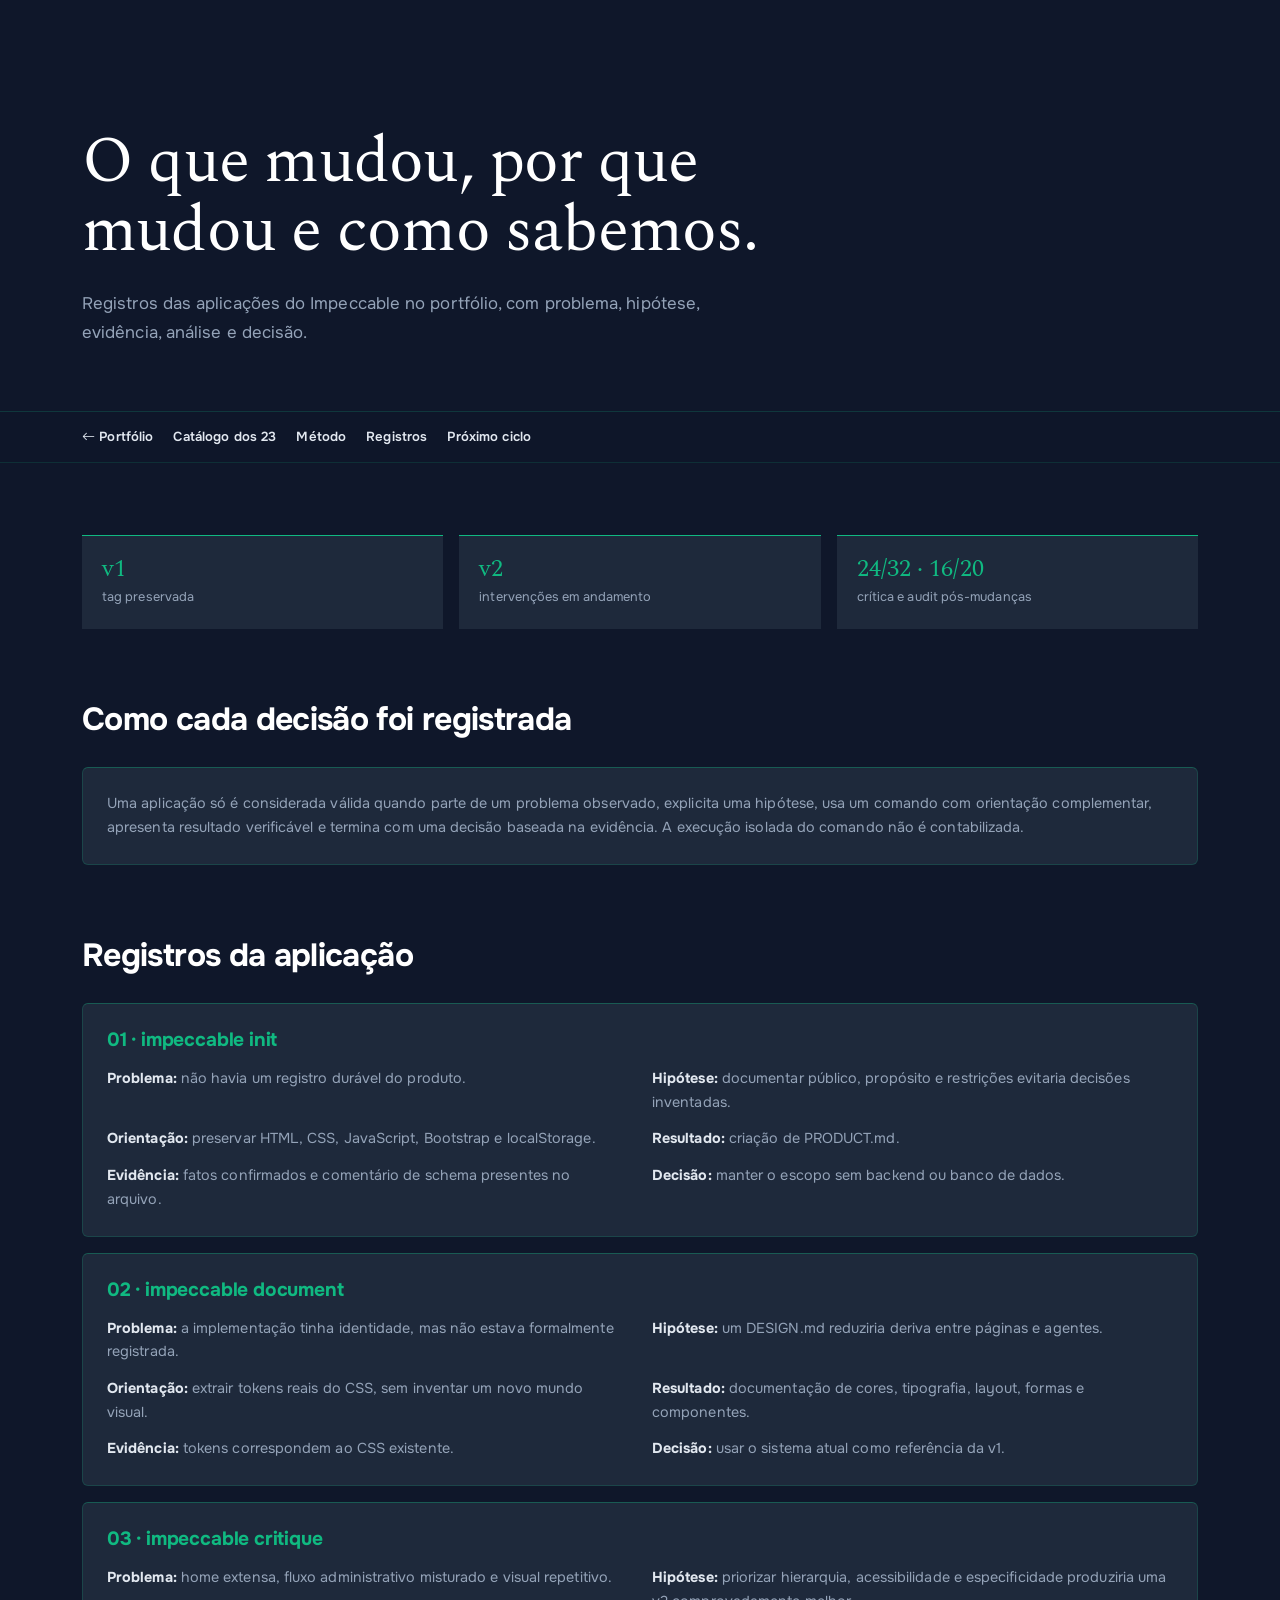
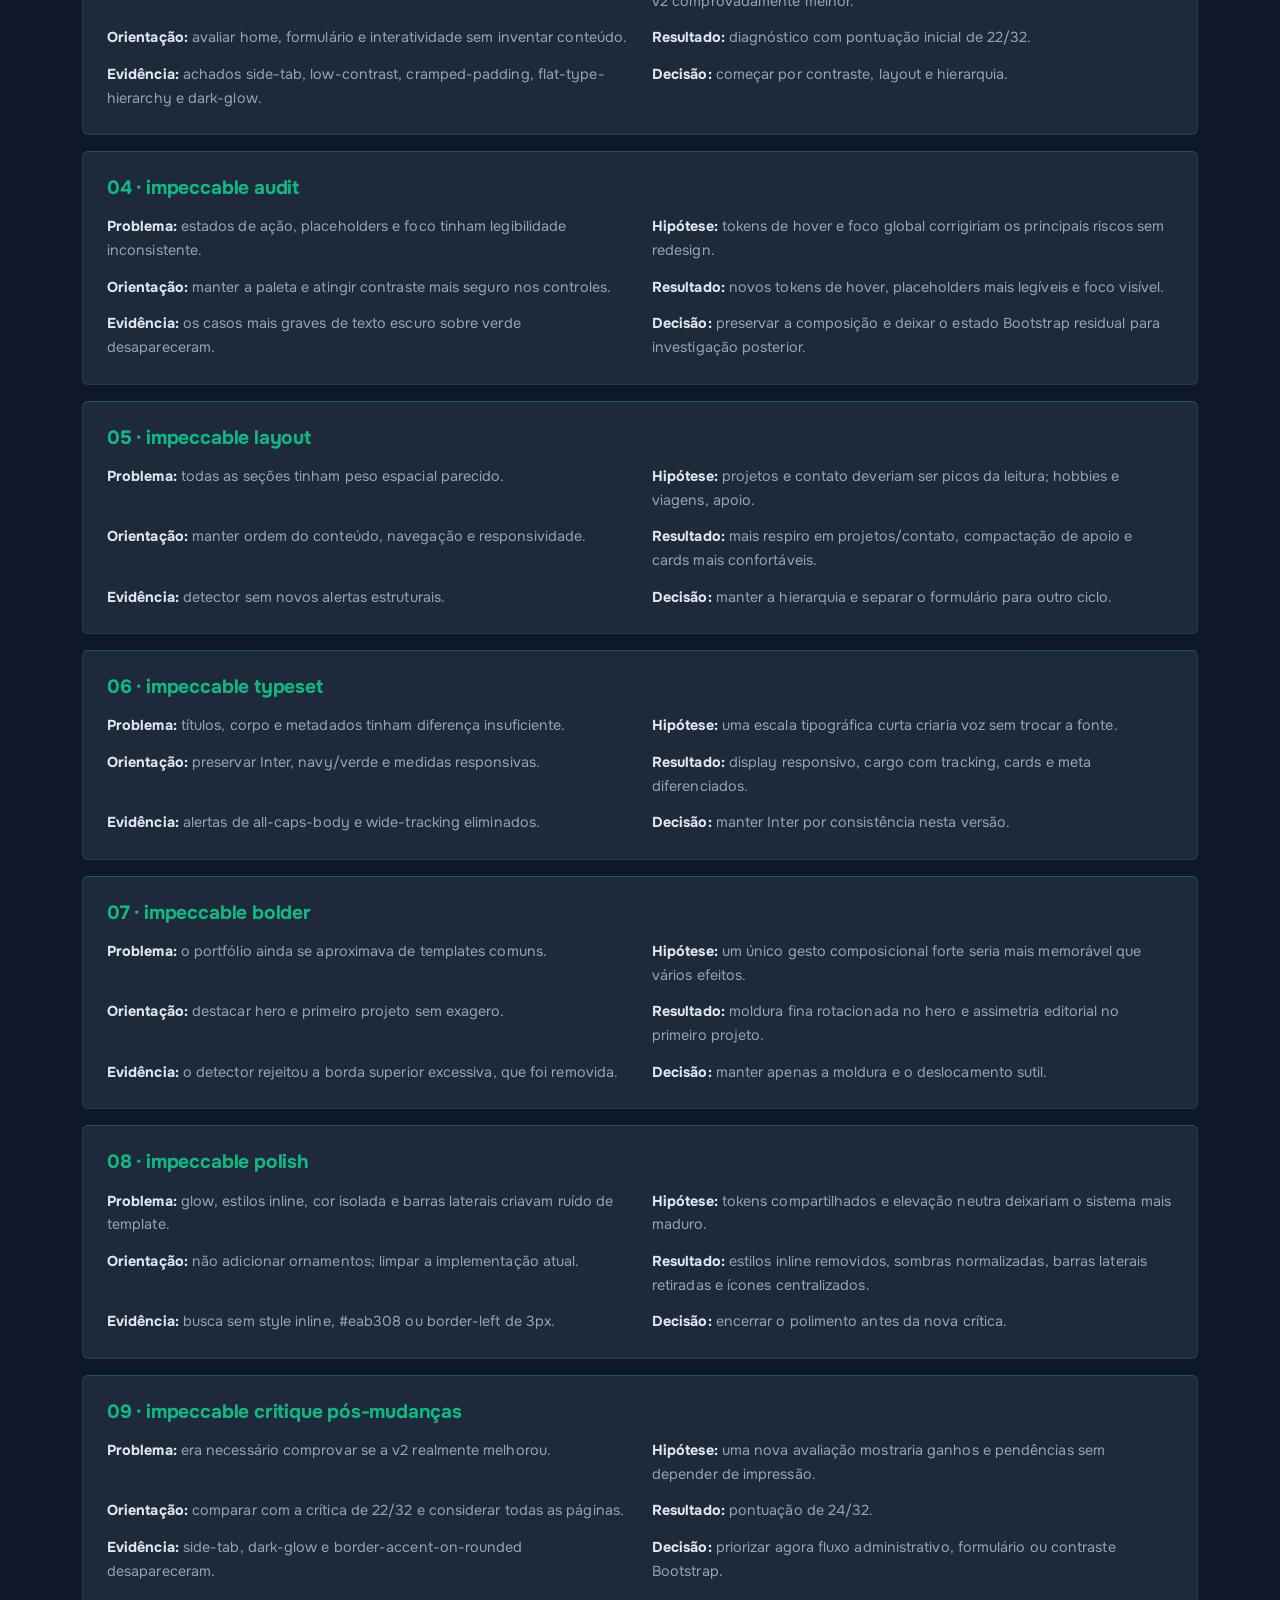
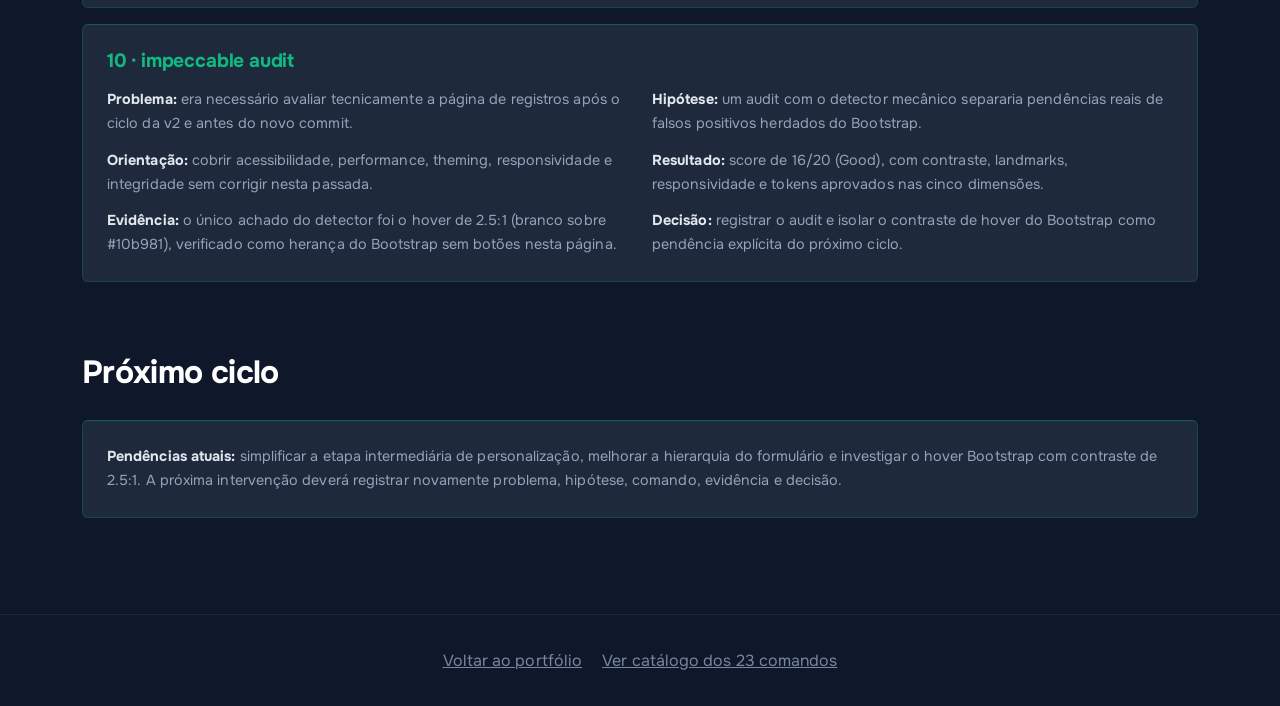
==== commit 452b579d: "ciclo 2 impeccable" ====
--- a/aplicacoes.html
+++ b/aplicacoes.html
@@ -38,7 +38,7 @@
             <div id="metodo" class="documentation-intro">
                 <div class="documentation-stat"><strong>v1</strong><span>tag preservada</span></div>
                 <div class="documentation-stat"><strong>v2</strong><span>intervenções em andamento</span></div>
-                <div class="documentation-stat"><strong>24/32</strong><span>pontuação pós-mudanças</span></div>
+                <div class="documentation-stat"><strong>24/32 · 16/20</strong><span>crítica e audit pós-mudanças</span></div>
             </div>
 
             <section class="documentation-section" aria-labelledby="metodo-title">
@@ -158,6 +158,18 @@
                             <p><strong>Decisão:</strong> priorizar agora fluxo administrativo, formulário ou contraste Bootstrap.</p>
                         </div>
                     </article>
+
+                    <article class="application-entry">
+                        <h3>10 · impeccable audit</h3>
+                        <div class="application-meta">
+                            <p><strong>Problema:</strong> era necessário avaliar tecnicamente a página de registros após o ciclo da v2 e antes do novo commit.</p>
+                            <p><strong>Hipótese:</strong> um audit com o detector mecânico separaria pendências reais de falsos positivos herdados do Bootstrap.</p>
+                            <p><strong>Orientação:</strong> cobrir acessibilidade, performance, theming, responsividade e integridade sem corrigir nesta passada.</p>
+                            <p><strong>Resultado:</strong> score de 16/20 (Good), com contraste, landmarks, responsividade e tokens aprovados nas cinco dimensões.</p>
+                            <p><strong>Evidência:</strong> o único achado do detector foi o hover de 2.5:1 (branco sobre #10b981), verificado como herança do Bootstrap sem botões nesta página.</p>
+                            <p><strong>Decisão:</strong> registrar o audit e isolar o contraste de hover do Bootstrap como pendência explícita do próximo ciclo.</p>
+                        </div>
+                    </article>
                 </div>
             </section>
 
--- a/css/style.css
+++ b/css/style.css
@@ -3,54 +3,88 @@
    ============================================================ */
 
 :root {
-    /* Cores Primárias - Dark Minimal */
+    /* ===== Primitivas: canais de cor (para composição com alpha) ===== */
+    --color-accent-rgb: 16, 185, 129;
+    --color-accent-bright-rgb: 52, 211, 153;
+    --color-info-soft-rgb: 96, 165, 250;
+    --color-tertiary-rgb: 167, 139, 250;
+    --color-warning-rgb: 245, 158, 11;
+    --color-error-rgb: 239, 68, 68;
+    --color-slate-rgb: 148, 163, 184;
+    --color-white-rgb: 255, 255, 255;
+    --color-text-secondary-rgb: 226, 232, 240;
+    --color-bg-dark-rgb: 15, 23, 42;
+    --color-bg-light-rgb: 30, 41, 59;
+
+    /* ===== Semântica: superfícies e texto ===== */
     --color-bg-dark: #0f172a;
     --color-bg-light: #1e293b;
     --color-white: #ffffff;
     --color-text-primary: #ffffff;
     --color-text-secondary: #e2e8f0;
     --color-text-muted: #94a3b8;
-    
-    /* Cores de Destaque (10%) */
+    --color-border: #475569;
+
+    /* ===== Semântica: acento ===== */
     --color-accent-primary: #10b981;
-    --color-accent-primary-dark: #065f46;
+    --color-accent-bright: #34d399;
     --color-accent-hover: #047857;
     --color-accent-deep: #065f46;
+    --color-accent-active: #064e3b;
     --color-accent-secondary: #3b82f6;
-    
-    /* Legacy - para compatibilidade */
-    --color-primary: #10b981;
-    --color-primary-dark: #065f46;
-    --color-primary-light: #ecfdf5;
-    --color-navy: #0f172a;
-    --color-navy-light: #1e293b;
-    --color-text: #ffffff;
-    --color-border: #475569;
-    --color-surface: #1e293b;
-    --color-success: #10b981;
-    --color-success-light: #ecfdf5;
+    --color-accent-sky: #7dd3fc;
+    --color-accent-teal: #5eead4;
+    --color-info-soft: #60a5fa;
+    --color-tertiary: #a78bfa;
+
+    /* ===== Semântica: estado ===== */
     --color-warning: #f59e0b;
-    --color-warning-light: #fffbeb;
     --color-error: #ef4444;
-    --color-error-light: #fee2e2;
-    --color-info: #3b82f6;
-    --color-info-light: #eff6ff;
-    
-    /* Tipografia e Espacamento */
+    --color-error-deep: #dc2626;
+    --color-error-soft: #fca5a5;
+
+    /* ===== Superfícies de componente ===== */
+    --surface-border: rgba(var(--color-accent-rgb), 0.2);
+    --surface-border-strong: rgba(var(--color-accent-rgb), 0.35);
+
+    /* ===== Botões (família #047857 / #065f46) ===== */
+    --btn-bg: var(--color-accent-hover);
+    --btn-bg-hover: var(--color-accent-deep);
+    --btn-bg-active: var(--color-accent-active);
+    --btn-fg: #ffffff;
+    --btn-radius: 8px;
+
+    /* ===== Foco ===== */
+    --focus-ring: 0 0 0 3px rgba(var(--color-accent-rgb), 0.15);
+    --focus-outline: 3px solid var(--color-warning);
+
+    /* ===== Tipografia e Espaçamento ===== */
     --font-family: 'Onest', system-ui, -apple-system, 'Segoe UI', sans-serif;
     --font-display: 'Spectral', Georgia, 'Times New Roman', serif;
+    --font-mono: ui-monospace, 'Cascadia Mono', 'Segoe UI Mono', Consolas, monospace;
     --font-size-display: clamp(3rem, 7.5vw, 5.5rem);
     --font-size-section: clamp(1.7rem, 3vw, 2.2rem);
     --font-size-card: 1.13rem;
     --font-size-meta: 0.78rem;
     --font-size-icon-project: 3rem;
     --font-size-icon-place: 2.5rem;
+    --space-section: 5.5rem;
+    --space-section-feature: 7rem;
+    --space-section-support: 4rem;
+
+    /* ===== Raio ===== */
+    --radius-xs: 4px;
+    --radius-sm: 6px;
+    --radius: 10px;
+
+    /* ===== Sombra ===== */
     --shadow-sm: 0 1px 3px rgba(0, 0, 0, 0.3);
     --shadow-md: 0 4px 12px rgba(0, 0, 0, 0.4);
     --shadow-lg: 0 8px 24px rgba(0, 0, 0, 0.5);
-    --shadow-accent: 0 0 20px rgba(16, 185, 129, 0.2);
-    --radius: 10px;
-    --radius-sm: 6px;
+
+    /* ===== Movimento ===== */
+    --ease-out-expo: cubic-bezier(0.16, 1, 0.3, 1);
+    --ease-standard: ease;
 }
 
 /* ===== RESET & BASE ===== */
@@ -66,8 +100,8 @@
 }
 
 ::selection {
-    background: rgba(16, 185, 129, 0.3);
-    color: #ffffff;
+    background: rgba(var(--color-accent-rgb), 0.3);
+    color: var(--color-white);
 }
 
 ::-webkit-scrollbar {
@@ -86,6 +120,11 @@
 
 ::-webkit-scrollbar-thumb:hover {
     background: var(--color-accent-primary);
+}
+
+html {
+    scrollbar-color: var(--color-border) var(--color-bg-dark);
+    scrollbar-width: thin;
 }
 
 body {
@@ -104,7 +143,7 @@
 }
 
 :where(a, button, input, textarea, select):focus-visible {
-    outline: 3px solid var(--color-warning);
+    outline: var(--focus-outline);
     outline-offset: 3px;
 }
 
@@ -126,7 +165,7 @@
     font-size: 0.9rem;
     border-radius: 0 0 var(--radius-sm) var(--radius-sm);
     text-decoration: none;
-    transition: top 0.2s ease;
+    transition: top 0.2s var(--ease-standard);
 }
 
 .skip-link:focus {
@@ -141,7 +180,7 @@
     justify-content: center;
     overflow: hidden;
     background: var(--color-bg-light);
-    border: 1px solid rgba(16, 185, 129, 0.2);
+    border: 1px solid var(--surface-border);
 }
 
 .img-placeholder img {
@@ -177,11 +216,11 @@
     width: min(100%, 420px);
     height: auto;
     aspect-ratio: 1;
-    border: 1px solid rgba(16, 185, 129, 0.55);
+    border: 1px solid rgba(var(--color-accent-rgb), 0.55);
     border-radius: var(--radius);
     background: transparent;
     box-shadow: none;
-    transition: transform 0.3s ease, box-shadow 0.3s ease;
+    transition: transform 0.3s var(--ease-standard), box-shadow 0.3s var(--ease-standard);
     overflow: hidden;
     isolation: isolate;
     z-index: 1;
@@ -193,8 +232,8 @@
     z-index: -1;
     inset: -18% -28% -18% -28%;
     background:
-        radial-gradient(ellipse at 52% 48%, rgba(52, 211, 153, 0.4) 0%, rgba(16, 185, 129, 0.22) 24%, rgba(16, 185, 129, 0.08) 52%, transparent 78%),
-        radial-gradient(ellipse at 70% 62%, rgba(16, 185, 129, 0.26) 0%, rgba(16, 185, 129, 0.1) 38%, transparent 76%);
+        radial-gradient(ellipse at 52% 48%, rgba(var(--color-accent-bright-rgb), 0.4) 0%, rgba(var(--color-accent-rgb), 0.22) 24%, rgba(var(--color-accent-rgb), 0.08) 52%, transparent 78%),
+        radial-gradient(ellipse at 70% 62%, rgba(var(--color-accent-rgb), 0.26) 0%, rgba(var(--color-accent-rgb), 0.1) 38%, transparent 76%);
     filter: blur(32px);
     opacity: 0.6;
     transform: translate3d(0, 0, 0) scale(1);
@@ -206,7 +245,7 @@
     position: absolute;
     z-index: -1;
     inset: 4% -12% 2% -12%;
-    background: radial-gradient(ellipse at center, rgba(16, 185, 129, 0.22) 0%, rgba(16, 185, 129, 0.08) 42%, transparent 74%);
+    background: radial-gradient(ellipse at center, rgba(var(--color-accent-rgb), 0.22) 0%, rgba(var(--color-accent-rgb), 0.08) 42%, transparent 74%);
     filter: blur(22px);
     pointer-events: none;
 }
@@ -273,7 +312,7 @@
 
 .about-data-panel {
     background: var(--color-bg-light);
-    border: 1px solid rgba(16, 185, 129, 0.18);
+    border: 1px solid rgba(var(--color-accent-rgb), 0.18);
     border-radius: var(--radius);
     padding: 1.4rem 1.6rem;
     box-shadow: var(--shadow-sm);
@@ -354,19 +393,19 @@
 
 /* ===== SECTION STRUCTURE ===== */
 .section-padding {
-    padding: 5.5rem 0;
+    padding: var(--space-section) 0;
 }
 
 #projetos.section-padding,
 #contato.section-padding {
-    padding-top: 7rem;
-    padding-bottom: 7rem;
+    padding-top: var(--space-section-feature);
+    padding-bottom: var(--space-section-feature);
 }
 
 #hobbies.section-padding,
 #viagens.section-padding {
-    padding-top: 4rem;
-    padding-bottom: 4rem;
+    padding-top: var(--space-section-support);
+    padding-bottom: var(--space-section-support);
 }
 
 .section-title {
@@ -386,21 +425,26 @@
     width: 2.75rem;
     height: 2px;
     margin: 0.9rem auto 0;
-    background: rgba(16, 185, 129, 0.65);
+    background: rgba(var(--color-accent-rgb), 0.65);
     border-radius: var(--radius-sm);
 }
 
 /* ===== NAVBAR ===== */
 .navbar {
-    background: rgba(15, 23, 42, 0.98);
+    --bs-navbar-color: rgba(var(--color-white-rgb), 0.72);
+    --bs-navbar-hover-color: var(--color-white);
+    --bs-navbar-active-color: var(--color-white);
+    --bs-navbar-brand-color: var(--color-white);
+    --bs-navbar-brand-hover-color: var(--color-white);
+    background: rgba(var(--color-bg-dark-rgb), 0.98);
     backdrop-filter: blur(10px);
     padding: 0.8rem 0;
-    transition: all 0.3s ease;
-    border-bottom: 1px solid rgba(16, 185, 129, 0.1);
+    transition: all 0.3s var(--ease-standard);
+    border-bottom: 1px solid rgba(var(--color-accent-rgb), 0.1);
 }
 
 .navbar.scrolled {
-    background: rgba(15, 23, 42, 0.99);
+    background: rgba(var(--color-bg-dark-rgb), 0.99);
     box-shadow: var(--shadow-sm);
     padding: 0.6rem 0;
 }
@@ -409,26 +453,19 @@
     font-size: 1.05rem;
     font-weight: 700;
     letter-spacing: -0.01em;
-    color: var(--color-white) !important;
-}
-
-.nav-link {
+}
+
+.navbar-nav .nav-link {
     font-size: 0.85rem;
     font-weight: 600;
-    color: rgba(255, 255, 255, 0.72) !important;
-    padding: 0.4rem 0.8rem !important;
-    transition: color 0.2s ease;
-}
-
-.nav-link:hover,
-.nav-link.active {
-    color: var(--color-white) !important;
+    padding: 0.4rem 0.8rem;
+    transition: color 0.2s var(--ease-standard);
 }
 
 /* ===== HERO ===== */
 .hero-section {
     min-height: 100vh;
-    background: #0f172a;
+    background: var(--color-bg-dark);
     color: var(--color-white);
     padding-top: 80px;
     display: flex;
@@ -444,7 +481,7 @@
     right: 0;
     width: 50%;
     height: 100%;
-    background: radial-gradient(ellipse at 100% 50%, rgba(16, 185, 129, 0.08) 0%, transparent 60%);
+    background: radial-gradient(ellipse at 100% 50%, rgba(var(--color-accent-rgb), 0.08) 0%, transparent 60%);
     pointer-events: none;
 }
 
@@ -483,14 +520,14 @@
     z-index: 0;
     width: min(88%, 440px);
     aspect-ratio: 1;
-    border: 1px solid rgba(16, 185, 129, 0.55);
+    border: 1px solid rgba(var(--color-accent-rgb), 0.55);
     border-radius: var(--radius);
     transform: rotate(3deg) translate(0.75rem, -0.5rem);
     pointer-events: none;
 }
 
 .hero-title {
-    color: #ffffff;
+    color: var(--color-white);
     font-family: var(--font-display);
     font-weight: 400;
     font-size: var(--font-size-display);
@@ -503,7 +540,7 @@
 }
 
 .hero-subtitle {
-    color: #e2e8f0;
+    color: var(--color-text-secondary);
     font-size: 0.95rem;
     font-weight: 600;
     letter-spacing: 0.04em;
@@ -512,7 +549,7 @@
 }
 
 .hero-description {
-    color: #94a3b8;
+    color: var(--color-text-muted);
     font-size: 1rem;
     line-height: 1.75;
     margin-bottom: 2.5rem;
@@ -521,38 +558,7 @@
 }
 
 .hero-section p {
-    color: #94a3b8;
-}
-
-.social-icons a {
-    color: rgba(255, 255, 255, 0.5);
-    transition: color 0.2s ease;
-}
-
-.social-icons a:hover {
-    color: var(--color-white);
-}
-
-/* ===== BOTÃO PREENCHER ===== */
-.btn-preencher {
-    display: inline-flex;
-    align-items: center;
-    gap: 0.5rem;
-    padding: 0.85rem 2.2rem;
-    font-size: 1rem;
-    font-weight: 600;
-    color: var(--color-white);
-    background: var(--color-accent-hover);
-    border: none;
-    border-radius: 8px;
-    text-decoration: none;
-    transition: background 0.2s ease, transform 0.15s ease;
-}
-
-.btn-preencher:hover {
-    background: var(--color-accent-deep);
-    color: var(--color-white);
-    transform: translateY(-1px);
+    color: var(--color-text-muted);
 }
 
 /* ===== BOTÕES HERO SECTION ===== */
@@ -571,18 +577,18 @@
     padding: 1.05rem 2.2rem;
     font-size: 1.05rem;
     font-weight: 700;
-    color: var(--color-white);
-    background: var(--color-accent-hover);
+    color: var(--btn-fg);
+    background: var(--btn-bg);
     border: none;
-    border-radius: 8px;
+    border-radius: var(--btn-radius);
     text-decoration: none;
     box-shadow: var(--shadow-sm);
-    transition: background 0.2s ease, transform 0.15s ease, box-shadow 0.2s ease;
+    transition: background 0.2s var(--ease-standard), transform 0.15s var(--ease-standard), box-shadow 0.2s var(--ease-standard);
 }
 
 .btn-primary-cta:hover {
-    background: var(--color-accent-deep);
-    color: #ffffff;
+    background: var(--btn-bg-hover);
+    color: var(--btn-fg);
     transform: translateY(-2px);
     box-shadow: var(--shadow-md);
 }
@@ -600,8 +606,8 @@
     font-weight: 600;
     color: var(--color-text-secondary);
     text-decoration: none;
-    border-bottom: 1px solid rgba(16, 185, 129, 0.55);
-    transition: color 0.2s ease, border-color 0.2s ease;
+    border-bottom: 1px solid rgba(var(--color-accent-rgb), 0.55);
+    transition: color 0.2s var(--ease-standard), border-color 0.2s var(--ease-standard);
 }
 
 .btn-secondary-cta:hover {
@@ -612,7 +618,7 @@
 .btn-secondary-cta i {
     font-size: 1.2rem;
     color: var(--color-accent-primary);
-    transition: transform 0.2s ease;
+    transition: transform 0.2s var(--ease-standard);
 }
 
 .btn-secondary-cta:hover i {
@@ -632,19 +638,19 @@
     justify-content: center;
     width: 50px;
     height: 50px;
-    background: rgba(148, 163, 184, 0.1);
-    border: 2px solid #475569;
+    background: rgba(var(--color-slate-rgb), 0.1);
+    border: 2px solid var(--color-border);
     border-radius: 50%;
-    color: #94a3b8;
+    color: var(--color-text-muted);
     font-size: 1.3rem;
-    transition: all 0.3s ease;
+    transition: all 0.3s var(--ease-standard);
     text-decoration: none;
 }
 
 .social-link:hover {
-    background: rgba(16, 185, 129, 0.15);
-    border-color: #10b981;
-    color: #10b981;
+    background: rgba(var(--color-accent-rgb), 0.15);
+    border-color: var(--color-accent-primary);
+    color: var(--color-accent-primary);
     transform: translateY(-3px) scale(1.1);
     box-shadow: var(--shadow-md);
 }
@@ -661,7 +667,7 @@
     max-width: 360px;
     padding: 0.7rem 1rem;
     background: var(--color-bg-light);
-    border: 1px solid rgba(16, 185, 129, 0.35);
+    border: 1px solid var(--surface-border-strong);
     border-radius: var(--radius);
     box-shadow: var(--shadow-md);
     font-size: 0.8rem;
@@ -695,24 +701,26 @@
     padding: 0.35rem 0.8rem;
     font-size: 0.78rem;
     font-weight: 600;
-    color: var(--color-white);
-    background: var(--color-accent-hover);
+    color: var(--btn-fg);
+    background: var(--btn-bg);
     border: none;
     border-radius: var(--radius-sm);
     cursor: pointer;
-    transition: background 0.2s ease;
+    transition: background 0.2s var(--ease-standard);
 }
 
 .demo-mode-flag-action:hover {
-    background: var(--color-accent-deep);
+    background: var(--btn-bg-hover);
 }
 
 /* ===== CARDS ===== */
 .card {
+    --bs-card-border-color: var(--color-border);
+    --bs-card-cap-bg: transparent;
     border: 1px solid var(--color-border);
     border-radius: var(--radius);
     background: var(--color-bg-light);
-    transition: transform 0.2s ease, box-shadow 0.2s ease, border-color 0.2s ease;
+    transition: transform 0.2s var(--ease-standard), box-shadow 0.2s var(--ease-standard), border-color 0.2s var(--ease-standard);
 }
 
 .card-body {
@@ -748,7 +756,7 @@
     height: 180px;
     border: none;
     border-radius: var(--radius) var(--radius) 0 0;
-    background: rgba(16, 185, 129, 0.1);
+    background: rgba(var(--color-accent-rgb), 0.1);
 }
 
 .project-icon {
@@ -762,7 +770,6 @@
 }
 
 .project-card .card-footer {
-    border-top: 1px solid var(--color-border) !important;
     padding: 1.05rem 1.5rem;
 }
 
@@ -801,11 +808,6 @@
     font-weight: 500;
     font-size: 0.78rem;
     padding: 0.35em 0.75em;
-    border-radius: var(--radius-sm);
-    background: rgba(16, 185, 129, 0.15);
-    color: var(--color-accent-primary);
-    border: 1px solid var(--color-accent-primary);
-    overflow-wrap: anywhere;
 }
 
 /* ===== TIMELINE ===== */
@@ -821,7 +823,7 @@
     top: 8px;
     bottom: 8px;
     width: 2px;
-    background: rgba(16, 185, 129, 0.2);
+    background: rgba(var(--color-accent-rgb), 0.2);
 }
 
 .timeline-item {
@@ -837,13 +839,13 @@
     height: 10px;
     border-radius: 50%;
     background: var(--color-accent-primary);
-    box-shadow: 0 0 0 4px rgba(16, 185, 129, 0.1);
+    box-shadow: 0 0 0 1px rgba(var(--color-accent-rgb), 0.35), 0 2px 6px rgba(0, 0, 0, 0.35);
 }
 
 .timeline-content {
     background: var(--color-bg-light);
     padding: 1.3rem 1.5rem;
-    border: 1px solid rgba(16, 185, 129, 0.2);
+    border: 1px solid var(--surface-border);
     border-radius: var(--radius-sm);
 }
 
@@ -854,7 +856,7 @@
     margin-bottom: 0.25rem;
 }
 
-.timeline-content .text-muted {
+.timeline-content .text-soft {
     font-size: var(--font-size-meta);
     letter-spacing: 0.035em;
     color: var(--color-text-muted);
@@ -871,8 +873,9 @@
 .experience-item {
     background: var(--color-bg-light);
     border-radius: var(--radius-sm);
-    border: 1px solid rgba(16, 185, 129, 0.2);
-    transition: transform 0.2s ease, box-shadow 0.2s ease;
+    border: 1px solid var(--surface-border);
+    padding: 1.5rem;
+    transition: transform 0.2s var(--ease-standard), box-shadow 0.2s var(--ease-standard);
 }
 
 .experience-item:hover {
@@ -905,18 +908,15 @@
 .experience-item .badge {
     font-size: 0.78rem;
     font-weight: 500;
-    background: rgba(16, 185, 129, 0.15);
-    color: var(--color-accent-primary);
-    border: 1px solid var(--color-accent-primary);
 }
 
 /* ===== HOBBIES ===== */
 .hobby-item {
     background: var(--color-bg-light);
-    border: 1px solid rgba(16, 185, 129, 0.2);
+    border: 1px solid var(--surface-border);
     border-radius: var(--radius);
     padding: 1.5rem;
-    transition: transform 0.2s ease, border-color 0.2s ease, box-shadow 0.2s ease;
+    transition: transform 0.2s var(--ease-standard), border-color 0.2s var(--ease-standard), box-shadow 0.2s var(--ease-standard);
 }
 
 .hobby-item:hover {
@@ -947,7 +947,7 @@
 
 /* ===== VIAGENS ===== */
 #viagens .card {
-    border: 1px solid rgba(16, 185, 129, 0.2);
+    border: 1px solid var(--surface-border);
 }
 
 #viagens .card:hover {
@@ -960,7 +960,7 @@
     height: 200px;
     border: none;
     border-radius: var(--radius) var(--radius) 0 0;
-    background: rgba(16, 185, 129, 0.1);
+    background: rgba(var(--color-accent-rgb), 0.1);
 }
 
 #viagens .card-title {
@@ -993,20 +993,11 @@
     font-weight: 500;
     border-radius: var(--radius-sm);
     padding: 0.45rem 1rem;
-    background: rgba(16, 185, 129, 0.15);
-    border: 1px solid var(--color-accent-primary);
-    color: var(--color-accent-primary);
-    transition: all 0.3s ease;
-}
-
-.contact-socials .btn:hover {
-    background: var(--color-accent-hover);
-    color: var(--color-white);
 }
 
 .contato-form-card {
     background: var(--color-bg-dark);
-    border: 1px solid rgba(16, 185, 129, 0.2);
+    border: 1px solid var(--surface-border);
     border-radius: var(--radius);
     padding: 1.75rem 1.9rem;
     box-shadow: var(--shadow-md);
@@ -1021,69 +1012,147 @@
 
 #formContato .form-control {
     border-radius: var(--radius-sm);
-    border: 1px solid rgba(16, 185, 129, 0.2);
+    border: 1px solid var(--surface-border);
     background: var(--color-bg-dark);
     padding: 0.65rem 0.9rem;
     font-size: 1rem;
     color: var(--color-text-muted);
-    transition: border-color 0.2s ease, box-shadow 0.2s ease, background 0.2s ease;
+    transition: border-color 0.2s var(--ease-standard), box-shadow 0.2s var(--ease-standard), background 0.2s var(--ease-standard);
 }
 
 #formContato .form-control::placeholder {
-    color: rgba(226, 232, 240, 0.72);
+    color: rgba(var(--color-text-secondary-rgb), 0.72);
 }
 
 #formContato .form-control:focus {
     border-color: var(--color-accent-primary);
-    background: rgba(16, 185, 129, 0.05);
+    background: rgba(var(--color-accent-rgb), 0.05);
     color: var(--color-text-secondary);
-    box-shadow: 0 0 0 3px rgba(16, 185, 129, 0.15);
-}
-
-#formContato .btn-primary {
-    background: var(--color-accent-hover);
-    border-color: var(--color-accent-hover);
-    border-radius: var(--radius-sm);
-    font-weight: 600;
-    font-size: 0.92rem;
-    color: var(--color-white);
-    transition: all 0.3s ease;
-}
-
-#formContato .btn-primary:hover {
-    background: var(--color-accent-deep);
-    border-color: var(--color-accent-deep);
-    box-shadow: var(--shadow-md);
-}
-
-.btn-primary {
-    background: var(--color-accent-hover);
-    border-color: var(--color-accent-hover);
-    color: var(--color-white);
-}
-
-.btn-primary:hover {
-    background: var(--color-accent-deep);
-    border-color: var(--color-accent-deep);
-    color: var(--color-white);
+    box-shadow: var(--focus-ring);
+}
+
+/* ===== BOTÕES: mapa dos `btn-*` do Bootstrap para os tokens ===== */
+.btn {
+    --bs-btn-border-radius: var(--btn-radius);
+    --bs-btn-font-weight: 600;
+}
+
+.btn-primary,
+.btn-success {
+    --bs-btn-bg: var(--btn-bg);
+    --bs-btn-border-color: var(--btn-bg);
+    --bs-btn-color: var(--btn-fg);
+    --bs-btn-hover-bg: var(--btn-bg-hover);
+    --bs-btn-hover-border-color: var(--btn-bg-hover);
+    --bs-btn-hover-color: var(--btn-fg);
+    --bs-btn-active-bg: var(--btn-bg-active);
+    --bs-btn-active-border-color: var(--btn-bg-active);
+    --bs-btn-active-color: var(--btn-fg);
+    --bs-btn-disabled-bg: var(--btn-bg);
+    --bs-btn-disabled-border-color: var(--btn-bg);
+    --bs-btn-disabled-color: var(--btn-fg);
+    --bs-btn-disabled-opacity: 0.55;
+    --bs-btn-focus-shadow-rgb: var(--color-accent-rgb);
+}
+
+.btn-outline-primary,
+.btn-outline-success {
+    --bs-btn-color: var(--color-accent-primary);
+    --bs-btn-border-color: rgba(var(--color-accent-rgb), 0.55);
+    --bs-btn-hover-bg: var(--btn-bg);
+    --bs-btn-hover-border-color: var(--btn-bg);
+    --bs-btn-hover-color: var(--btn-fg);
+    --bs-btn-active-bg: var(--btn-bg-hover);
+    --bs-btn-active-border-color: var(--btn-bg-hover);
+    --bs-btn-active-color: var(--btn-fg);
+    --bs-btn-disabled-color: var(--color-accent-primary);
+    --bs-btn-disabled-border-color: rgba(var(--color-accent-rgb), 0.4);
+    --bs-btn-focus-shadow-rgb: var(--color-accent-rgb);
+}
+
+.btn-outline-secondary {
+    --bs-btn-color: var(--color-info-soft);
+    --bs-btn-border-color: rgba(var(--color-info-soft-rgb), 0.55);
+    --bs-btn-hover-bg: var(--color-info-soft);
+    --bs-btn-hover-border-color: var(--color-info-soft);
+    --bs-btn-hover-color: var(--color-bg-dark);
+    --bs-btn-active-bg: #2563eb;
+    --bs-btn-active-border-color: #2563eb;
+    --bs-btn-active-color: var(--color-white);
+    --bs-btn-disabled-color: var(--color-info-soft);
+    --bs-btn-disabled-border-color: rgba(var(--color-info-soft-rgb), 0.4);
+    --bs-btn-focus-shadow-rgb: var(--color-info-soft-rgb);
+}
+
+.btn-outline-dark {
+    --bs-btn-color: var(--color-text-secondary);
+    --bs-btn-border-color: var(--color-border);
+    --bs-btn-hover-bg: rgba(var(--color-slate-rgb), 0.16);
+    --bs-btn-hover-border-color: var(--color-text-secondary);
+    --bs-btn-hover-color: var(--color-white);
+    --bs-btn-active-bg: rgba(var(--color-slate-rgb), 0.24);
+    --bs-btn-active-border-color: var(--color-text-secondary);
+    --bs-btn-active-color: var(--color-white);
+    --bs-btn-disabled-color: var(--color-text-muted);
+    --bs-btn-disabled-border-color: var(--color-border);
+    --bs-btn-focus-shadow-rgb: var(--color-slate-rgb);
+}
+
+.btn-outline-danger {
+    --bs-btn-color: var(--color-error-soft);
+    --bs-btn-border-color: rgba(var(--color-error-rgb), 0.55);
+    --bs-btn-hover-bg: var(--color-error-deep);
+    --bs-btn-hover-border-color: var(--color-error-deep);
+    --bs-btn-hover-color: var(--color-white);
+    --bs-btn-active-bg: var(--color-error-deep);
+    --bs-btn-active-border-color: var(--color-error-deep);
+    --bs-btn-active-color: var(--color-white);
+    --bs-btn-disabled-color: var(--color-error-soft);
+    --bs-btn-disabled-border-color: rgba(var(--color-error-rgb), 0.4);
+    --bs-btn-focus-shadow-rgb: var(--color-error-rgb);
+}
+
+.btn-outline-light {
+    --bs-btn-color: var(--color-text-secondary);
+    --bs-btn-border-color: rgba(var(--color-slate-rgb), 0.55);
+    --bs-btn-hover-bg: var(--color-text-secondary);
+    --bs-btn-hover-border-color: var(--color-text-secondary);
+    --bs-btn-hover-color: var(--color-bg-dark);
+    --bs-btn-active-bg: var(--color-white);
+    --bs-btn-active-border-color: var(--color-white);
+    --bs-btn-active-color: var(--color-bg-dark);
+    --bs-btn-focus-shadow-rgb: var(--color-slate-rgb);
+}
+
+.btn-danger {
+    --bs-btn-bg: var(--color-error);
+    --bs-btn-border-color: var(--color-error);
+    --bs-btn-color: var(--color-white);
+    --bs-btn-hover-bg: #b91c1c;
+    --bs-btn-hover-border-color: #b91c1c;
+    --bs-btn-hover-color: var(--color-white);
+    --bs-btn-active-bg: #991b1b;
+    --bs-btn-active-border-color: #991b1b;
+    --bs-btn-active-color: var(--color-white);
+    --bs-btn-focus-shadow-rgb: var(--color-error-rgb);
 }
 
 /* ===== FOOTER ===== */
 footer {
     background: var(--color-bg-dark);
-    border-top: 1px solid rgba(16, 185, 129, 0.1);
+    border-top: 1px solid rgba(var(--color-accent-rgb), 0.1);
     padding: 2.5rem 0;
 }
 
 footer p {
     margin-bottom: 0.3rem;
-    color: rgba(148, 163, 184, 0.7);
+    color: rgba(var(--color-slate-rgb), 0.7);
     font-size: 0.85rem;
 }
 
 footer a {
-    color: rgba(148, 163, 184, 0.8);
-    transition: color 0.2s ease;
+    color: rgba(var(--color-slate-rgb), 0.8);
+    transition: color 0.2s var(--ease-standard);
 }
 
 footer a:hover {
@@ -1092,15 +1161,15 @@
 
 /* ===== FORMULÁRIO ===== */
 .form-page {
-    background: var(--color-surface);
-    background-image: radial-gradient(ellipse at 50% -10%, rgba(16, 185, 129, 0.09), transparent 55%);
+    background: var(--color-bg-light);
+    background-image: radial-gradient(ellipse at 50% -10%, rgba(var(--color-accent-rgb), 0.09), transparent 55%);
     background-repeat: no-repeat;
 }
 
 .form-header {
-    background: linear-gradient(135deg, rgba(15, 23, 42, 0.98) 0%, rgba(30, 41, 59, 0.98) 100%);
+    background: linear-gradient(135deg, rgba(var(--color-bg-dark-rgb), 0.98) 0%, rgba(30, 41, 59, 0.98) 100%);
     color: var(--color-white);
-    border-bottom: 1px solid rgba(16, 185, 129, 0.1);
+    border-bottom: 1px solid rgba(var(--color-accent-rgb), 0.1);
     padding: 2.5rem 0;
 }
 
@@ -1114,7 +1183,7 @@
 }
 
 .form-header p {
-    color: rgba(148, 163, 184, 0.85);
+    color: rgba(var(--color-slate-rgb), 0.85);
     font-size: 1rem;
     line-height: 1.7;
     max-width: 60ch;
@@ -1125,7 +1194,7 @@
 .interactive-card {
     max-width: 760px;
     background: var(--color-bg-light);
-    border: 1px solid rgba(16, 185, 129, 0.2);
+    border: 1px solid var(--surface-border);
     border-radius: var(--radius);
     padding: 2.2rem 2.4rem;
     box-shadow: var(--shadow-md);
@@ -1136,7 +1205,7 @@
     color: var(--color-accent-primary);
     margin-top: 2.4rem;
     margin-bottom: 0.9rem;
-    border-bottom: 1px solid rgba(16, 185, 129, 0.4);
+    border-bottom: 1px solid rgba(var(--color-accent-rgb), 0.4);
     padding-bottom: 0.6rem;
 }
 
@@ -1166,22 +1235,23 @@
 
 /* Alert de campos faltantes */
 #missingFieldsAlert {
-    background: rgba(245, 158, 11, 0.15) !important;
-    border: 1px solid var(--color-warning) !important;
+    --bs-alert-color: var(--color-warning);
+    --bs-alert-bg: rgba(var(--color-warning-rgb), 0.15);
+    --bs-alert-border-color: var(--color-warning);
     border-radius: var(--radius-sm);
     padding: 1.1rem 1.3rem;
-    color: var(--color-warning) !important;
 }
 
 #missingFieldsAlert .alert-heading {
     font-size: 1.05rem;
     font-weight: 700;
-    color: var(--color-warning) !important;
+    color: inherit;
     margin-bottom: 0.5rem;
 }
 
-#missingFieldsAlert p {
-    color: var(--color-warning) !important;
+#missingFieldsAlert p,
+#missingFieldsAlert li {
+    color: inherit;
 }
 
 #missingFieldsAlert ul {
@@ -1191,12 +1261,11 @@
 
 #missingFieldsAlert li {
     font-size: 0.88rem;
-    color: var(--color-warning) !important;
     margin-bottom: 0.2rem;
 }
 
 .form-card {
-    border: 1px solid rgba(16, 185, 129, 0.2);
+    border: 1px solid var(--surface-border);
     border-radius: var(--radius);
     background: var(--color-bg-light);
     box-shadow: var(--shadow-md);
@@ -1208,7 +1277,7 @@
     font-weight: 700;
     letter-spacing: -0.01em;
     color: var(--color-accent-primary);
-    border-bottom: 1px solid rgba(16, 185, 129, 0.4);
+    border-bottom: 1px solid rgba(var(--color-accent-rgb), 0.4);
     padding-bottom: 0.7rem;
     margin-bottom: 1.4rem;
 }
@@ -1222,9 +1291,9 @@
     margin-right: 0.7rem;
     font-size: 0.95rem;
     color: var(--color-accent-primary);
-    background: rgba(16, 185, 129, 0.12);
-    border: 1px solid rgba(16, 185, 129, 0.25);
-    border-radius: 8px;
+    background: rgba(var(--color-accent-rgb), 0.12);
+    border: 1px solid rgba(var(--color-accent-rgb), 0.25);
+    border-radius: var(--radius-sm);
 }
 
 .form-card .form-section-title.form-section-title--inline {
@@ -1234,7 +1303,7 @@
 
 .repeatable-group {
     background: var(--color-bg-dark);
-    border: 1px solid rgba(16, 185, 129, 0.2);
+    border: 1px solid var(--surface-border);
     border-radius: var(--radius-sm);
     padding: 1.4rem;
     margin-bottom: 1.1rem;
@@ -1247,11 +1316,11 @@
     right: 0.6rem;
     padding: 0.2rem 0.5rem;
     font-size: 0.78rem;
-    background: rgba(239, 68, 68, 0.15);
+    background: rgba(var(--color-error-rgb), 0.15);
     border: 1px solid var(--color-error);
-    color: var(--color-error);
-    border-radius: 4px;
-    transition: all 0.2s ease;
+    color: var(--color-error-soft);
+    border-radius: var(--radius-xs);
+    transition: all 0.2s var(--ease-standard);
 }
 
 .repeatable-group .btn-remove:hover {
@@ -1262,58 +1331,47 @@
 .form-card .form-control,
 .form-card .form-select {
     border-radius: var(--radius-sm);
-    border: 1px solid rgba(16, 185, 129, 0.2);
+    border: 1px solid var(--surface-border);
     font-size: 1rem;
     background: var(--color-bg-dark);
-    color: #e2e8f0;
+    color: var(--color-text-secondary);
     color-scheme: dark;
-    transition: border-color 0.2s ease, background 0.2s ease, box-shadow 0.2s ease;
+    transition: border-color 0.2s var(--ease-standard), background 0.2s var(--ease-standard), box-shadow 0.2s var(--ease-standard);
 }
 
 .form-card .form-control::placeholder {
-    color: rgba(226, 232, 240, 0.72);
+    color: rgba(var(--color-text-secondary-rgb), 0.72);
 }
 
 .form-card .form-control:focus,
 .form-card .form-select:focus {
     border-color: var(--color-accent-primary);
-    background: rgba(16, 185, 129, 0.05);
+    background: rgba(var(--color-accent-rgb), 0.05);
     color: var(--color-text-secondary);
-    box-shadow: 0 0 0 3px rgba(16, 185, 129, 0.15);
+    box-shadow: var(--focus-ring);
 }
 
 .btn-finalizar {
     font-size: 1rem;
-    font-weight: 600;
     padding: 0.85rem 2.4rem;
-    border-radius: 8px;
-    background: var(--color-accent-hover);
-    border-color: var(--color-accent-hover);
-    color: var(--color-white);
-    transition: all 0.3s ease;
-}
-
-.btn-finalizar:hover {
-    background: var(--color-accent-deep);
-    border-color: var(--color-accent-deep);
-    box-shadow: var(--shadow-md);
+    margin: 0 0.375rem;
 }
 
 /* ===== RESPONSIVIDADE ===== */
 @media (max-width: 991.98px) {
     .navbar-collapse {
-        background: var(--color-navy);
+        background: var(--color-bg-dark);
         padding: 1rem;
         border-radius: var(--radius-sm);
         margin-top: 0.5rem;
     }
 
-    .nav-link {
-        padding: 0.6rem 0 !important;
-        border-bottom: 1px solid rgba(255, 255, 255, 0.05);
-    }
-
-    .nav-link:last-child {
+    .navbar-nav .nav-link {
+        padding: 0.6rem 0;
+        border-bottom: 1px solid rgba(var(--color-white-rgb), 0.05);
+    }
+
+    .navbar-nav .nav-link:last-child {
         border-bottom: none;
     }
 }
@@ -1381,12 +1439,8 @@
         aspect-ratio: 1;
     }
 
-    .hero-section .lead {
-        font-size: 0.95rem;
-    }
-
     .experience-item {
-        padding: 1rem 1.2rem !important;
+        padding: 1rem 1.2rem;
     }
 
     .hobby-icon {
@@ -1446,16 +1500,6 @@
         aspect-ratio: 1;
     }
 
-    .hero-links a {
-        display: block;
-        width: 100%;
-    }
-
-    .hero-links a + a {
-        margin-left: 0 !important;
-        margin-top: 0.5rem;
-    }
-
     .demo-mode-flag {
         left: 1rem;
         bottom: 1rem;
@@ -1466,11 +1510,7 @@
         display: flex;
         justify-content: center;
         width: 100%;
-    }
-
-    .btn-finalizar.me-3 {
-        margin-right: 0 !important;
-        margin-bottom: 0.75rem;
+        margin: 0 0 0.75rem;
     }
 
     .repeatable-group {
@@ -1478,96 +1518,52 @@
     }
 }
 
-/* ===== CORREÇÕES DE CONTRASTE PARA DARK MODE ===== */
-
-/* Text utilities com cores visíveis */
-.text-primary {
-    color: var(--color-accent-primary) !important;
-}
-
-.text-secondary {
-    color: #60a5fa !important;
-}
-
-.text-success {
-    color: var(--color-accent-primary) !important;
-}
-
-.text-warning {
-    color: #f59e0b !important;
-}
-
-.text-danger,
-.text-error {
-    color: #ef4444 !important;
-}
-
-.text-info {
-    color: #3b82f6 !important;
-}
-
-.text-muted {
-    color: var(--color-text-secondary) !important;
-}
-
-.text-light {
-    color: var(--color-text-primary) !important;
-}
-
-.text-white {
-    color: var(--color-white) !important;
-}
-
-/* Badges com contraste melhorado */
+/* ===== BADGES: variantes semânticas por token ===== */
 .badge {
     font-weight: 600;
-    padding: 0.45em 0.8em !important;
+    padding: 0.45em 0.8em;
+    border-radius: var(--radius-sm);
+    border: 1px solid transparent;
     overflow-wrap: anywhere;
 }
 
-.badge.bg-primary {
-    background: rgba(16, 185, 129, 0.2) !important;
-    color: var(--color-accent-primary) !important;
-}
-
-.badge.bg-primary.bg-opacity-10 {
-    background: rgba(16, 185, 129, 0.15) !important;
-    color: var(--color-accent-primary) !important;
-    border: 1px solid rgba(16, 185, 129, 0.3);
-}
-
-.badge.bg-secondary {
-    background: rgba(96, 165, 250, 0.2) !important;
-    color: #60a5fa !important;
-}
-
-.badge.bg-secondary.bg-opacity-10 {
-    background: rgba(96, 165, 250, 0.15) !important;
-    color: #60a5fa !important;
-    border: 1px solid rgba(96, 165, 250, 0.3);
-}
-
-.badge.bg-success {
-    background: rgba(16, 185, 129, 0.2) !important;
-    color: var(--color-accent-primary) !important;
-}
-
-.badge.bg-success.bg-opacity-10 {
-    background: rgba(16, 185, 129, 0.15) !important;
-    color: var(--color-accent-primary) !important;
-    border: 1px solid rgba(16, 185, 129, 0.3);
-}
-
-.badge.text-primary {
-    color: var(--color-accent-primary) !important;
-}
-
-.badge.text-secondary {
-    color: #60a5fa !important;
-}
-
-.badge.text-success {
-    color: var(--color-accent-primary) !important;
+.badge-accent {
+    background: rgba(var(--color-accent-rgb), 0.15);
+    color: var(--color-accent-primary);
+    border-color: rgba(var(--color-accent-rgb), 0.3);
+}
+
+.badge-info {
+    background: rgba(var(--color-info-soft-rgb), 0.15);
+    color: var(--color-info-soft);
+    border-color: rgba(var(--color-info-soft-rgb), 0.3);
+}
+
+.badge-tertiary {
+    background: rgba(var(--color-tertiary-rgb), 0.15);
+    color: var(--color-tertiary);
+    border-color: rgba(var(--color-tertiary-rgb), 0.3);
+}
+
+/* ===== TEXTO: utilitários próprios (sem disputar o !important do Bootstrap) ===== */
+.text-accent {
+    color: var(--color-accent-primary);
+}
+
+.text-soft {
+    color: var(--color-text-muted);
+}
+
+.text-info-soft {
+    color: var(--color-info-soft);
+}
+
+.text-tertiary {
+    color: var(--color-tertiary);
+}
+
+.text-on-dark {
+    color: var(--color-text-primary);
 }
 
 /* Strong e bold text */
@@ -1580,7 +1576,7 @@
 /* Links */
 a {
     color: var(--color-accent-primary);
-    transition: color 0.2s ease;
+    transition: color 0.2s var(--ease-standard);
 }
 
 a:hover {
@@ -1592,19 +1588,13 @@
     color: var(--color-accent-deep);
 }
 
-/* Paragráfos em cards e seções */
+/* Parágrafos em cards e seções */
 .card p,
 .section-light p,
 .section-dark p {
     color: var(--color-text-muted);
 }
 
-/* Espaçadores de seções */
-.card-footer {
-    border-color: rgba(16, 185, 129, 0.1) !important;
-    background: transparent !important;
-}
-
 /* List items */
 li {
     color: var(--color-text-secondary);
@@ -1614,19 +1604,13 @@
     color: var(--color-text-primary);
 }
 
-/* Icones em seções escuras */
-.section-dark .text-primary,
-.section-light .text-primary {
-    color: var(--color-accent-primary) !important;
-}
-
 /* Card titles e subtitles */
 .card-title {
-    color: var(--color-text-primary) !important;
+    color: var(--color-text-primary);
 }
 
 .card-subtitle {
-    color: var(--color-text-secondary) !important;
+    color: var(--color-text-secondary);
 }
 
 /* ===== DOCUMENTAÇÃO DO IMPECCABLE ===== */
@@ -1637,7 +1621,7 @@
 .documentation-header {
     padding: 8rem 0 4rem;
     background: var(--color-bg-dark);
-    border-bottom: 1px solid rgba(16, 185, 129, 0.2);
+    border-bottom: 1px solid rgba(var(--color-accent-rgb), 0.2);
 }
 
 .documentation-header h1 {
@@ -1660,8 +1644,8 @@
     position: sticky;
     top: 0;
     z-index: 20;
-    background: rgba(15, 23, 42, 0.96);
-    border-bottom: 1px solid rgba(16, 185, 129, 0.15);
+    background: rgba(var(--color-bg-dark-rgb), 0.96);
+    border-bottom: 1px solid rgba(var(--color-accent-rgb), 0.15);
     backdrop-filter: blur(10px);
 }
 
@@ -1742,7 +1726,7 @@
 .application-entry {
     padding: 1.5rem;
     background: var(--color-bg-light);
-    border: 1px solid rgba(16, 185, 129, 0.2);
+    border: 1px solid var(--surface-border);
     border-radius: var(--radius-sm);
 }
 
@@ -1781,22 +1765,22 @@
 }
 
 #saveErrorAlert {
-    background: rgba(239, 68, 68, 0.12) !important;
-    border: 1px solid var(--color-error) !important;
+    --bs-alert-color: var(--color-error-soft);
+    --bs-alert-bg: rgba(var(--color-error-rgb), 0.12);
+    --bs-alert-border-color: var(--color-error);
     border-radius: var(--radius-sm);
     padding: 1.1rem 1.3rem;
-    color: #fca5a5 !important;
 }
 
 #saveErrorAlert .alert-heading {
     font-size: 1.05rem;
     font-weight: 700;
-    color: #fca5a5 !important;
+    color: inherit;
     margin-bottom: 0.5rem;
 }
 
 #saveErrorAlert p {
-    color: #fca5a5 !important;
+    color: inherit;
 }
 
 .command-details strong,
@@ -1805,7 +1789,7 @@
 }
 
 .application-entry {
-    border-top: 1px solid rgba(16, 185, 129, 0.35);
+    border-top: 1px solid var(--surface-border-strong);
 }
 
 .application-entry h3 {
@@ -1824,7 +1808,7 @@
 
 .documentation-footer {
     padding: 2rem 0;
-    border-top: 1px solid rgba(16, 185, 129, 0.15);
+    border-top: 1px solid rgba(var(--color-accent-rgb), 0.15);
     text-align: center;
 }
 
@@ -1853,20 +1837,20 @@
 
 /* Alert boxes */
 .alert {
-    background: rgba(16, 185, 129, 0.1) !important;
-    border-color: rgba(16, 185, 129, 0.2) !important;
-    color: var(--color-text-secondary) !important;
+    --bs-alert-bg: rgba(var(--color-accent-rgb), 0.1);
+    --bs-alert-border-color: rgba(var(--color-accent-rgb), 0.2);
+    --bs-alert-color: var(--color-text-secondary);
 }
 
 .alert-heading {
-    color: var(--color-accent-primary) !important;
+    color: var(--color-accent-primary);
 }
 
 /* ===== ANIMAÇÕES ===== */
 .fade-in {
     opacity: 0;
     transform: translateY(16px);
-    transition: opacity 0.5s ease, transform 0.5s ease;
+    transition: opacity 0.5s var(--ease-standard), transform 0.5s var(--ease-standard);
 }
 
 .fade-in.visible {
